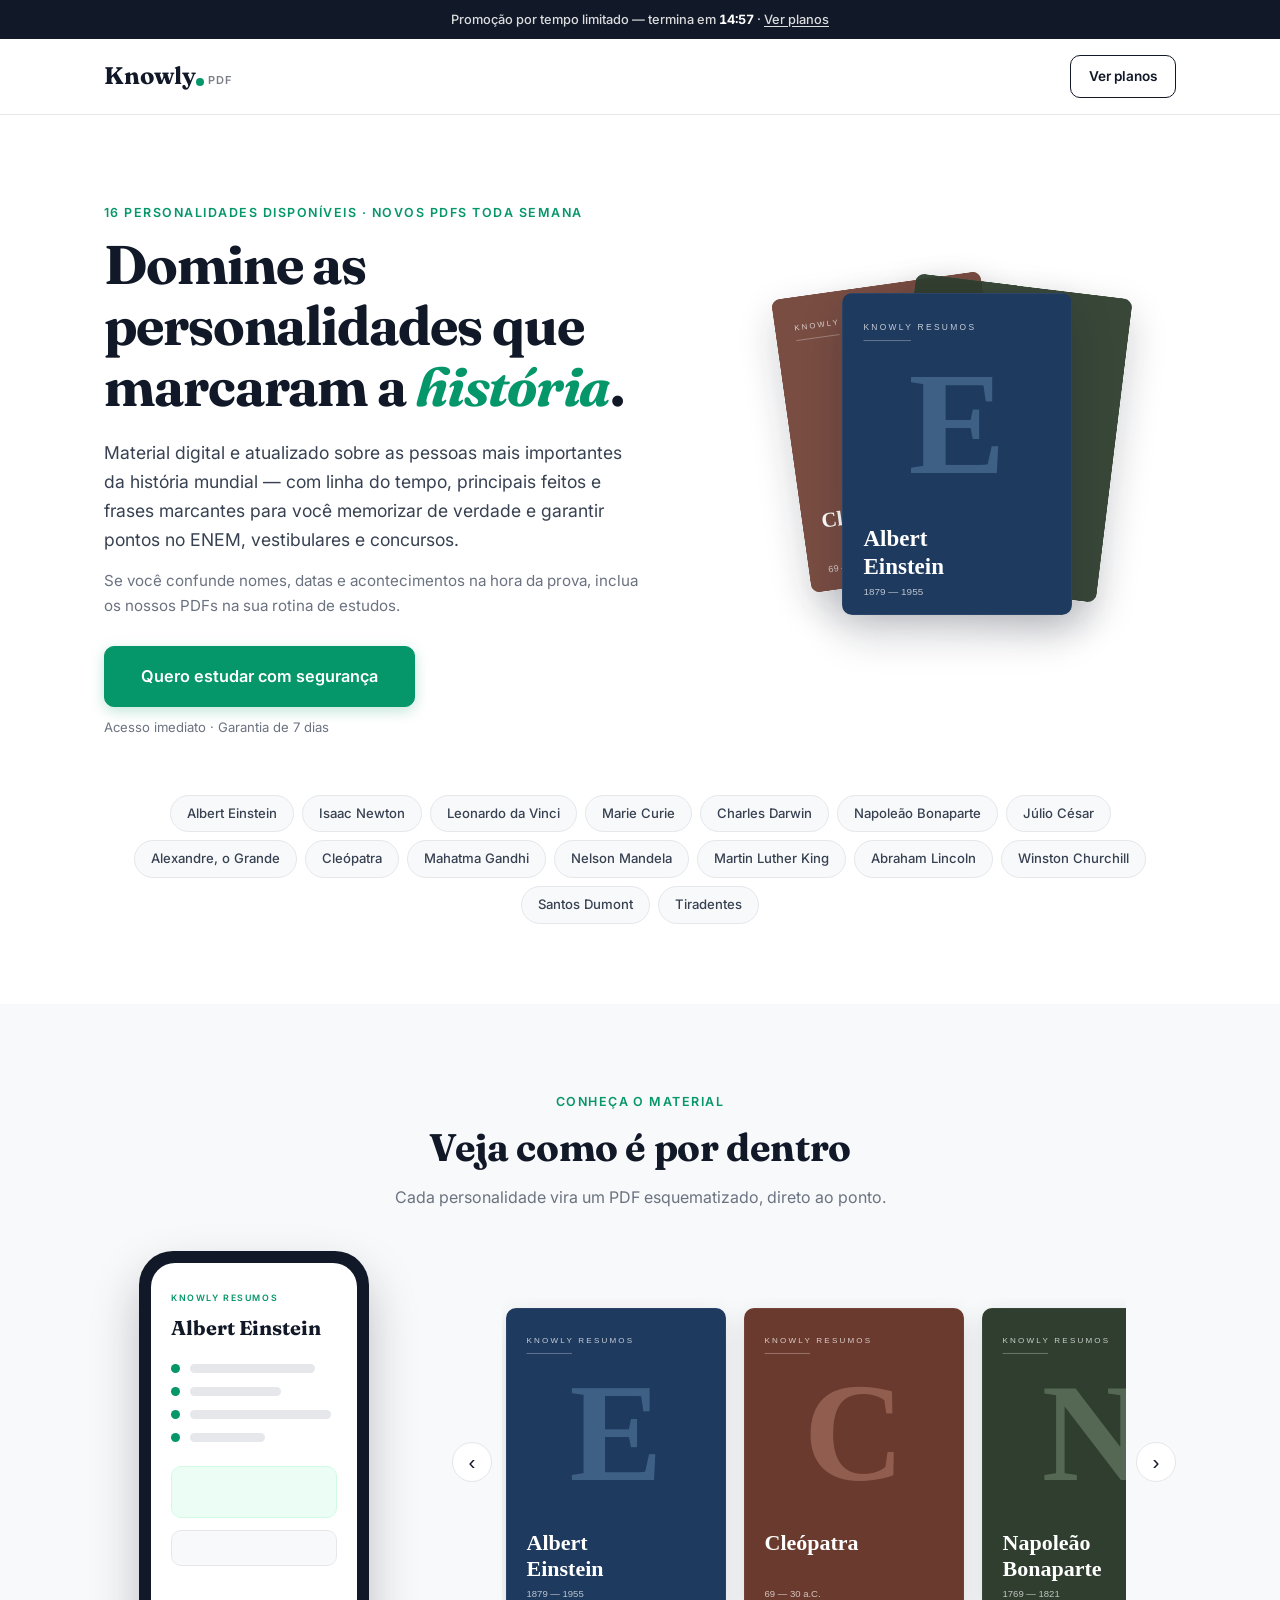
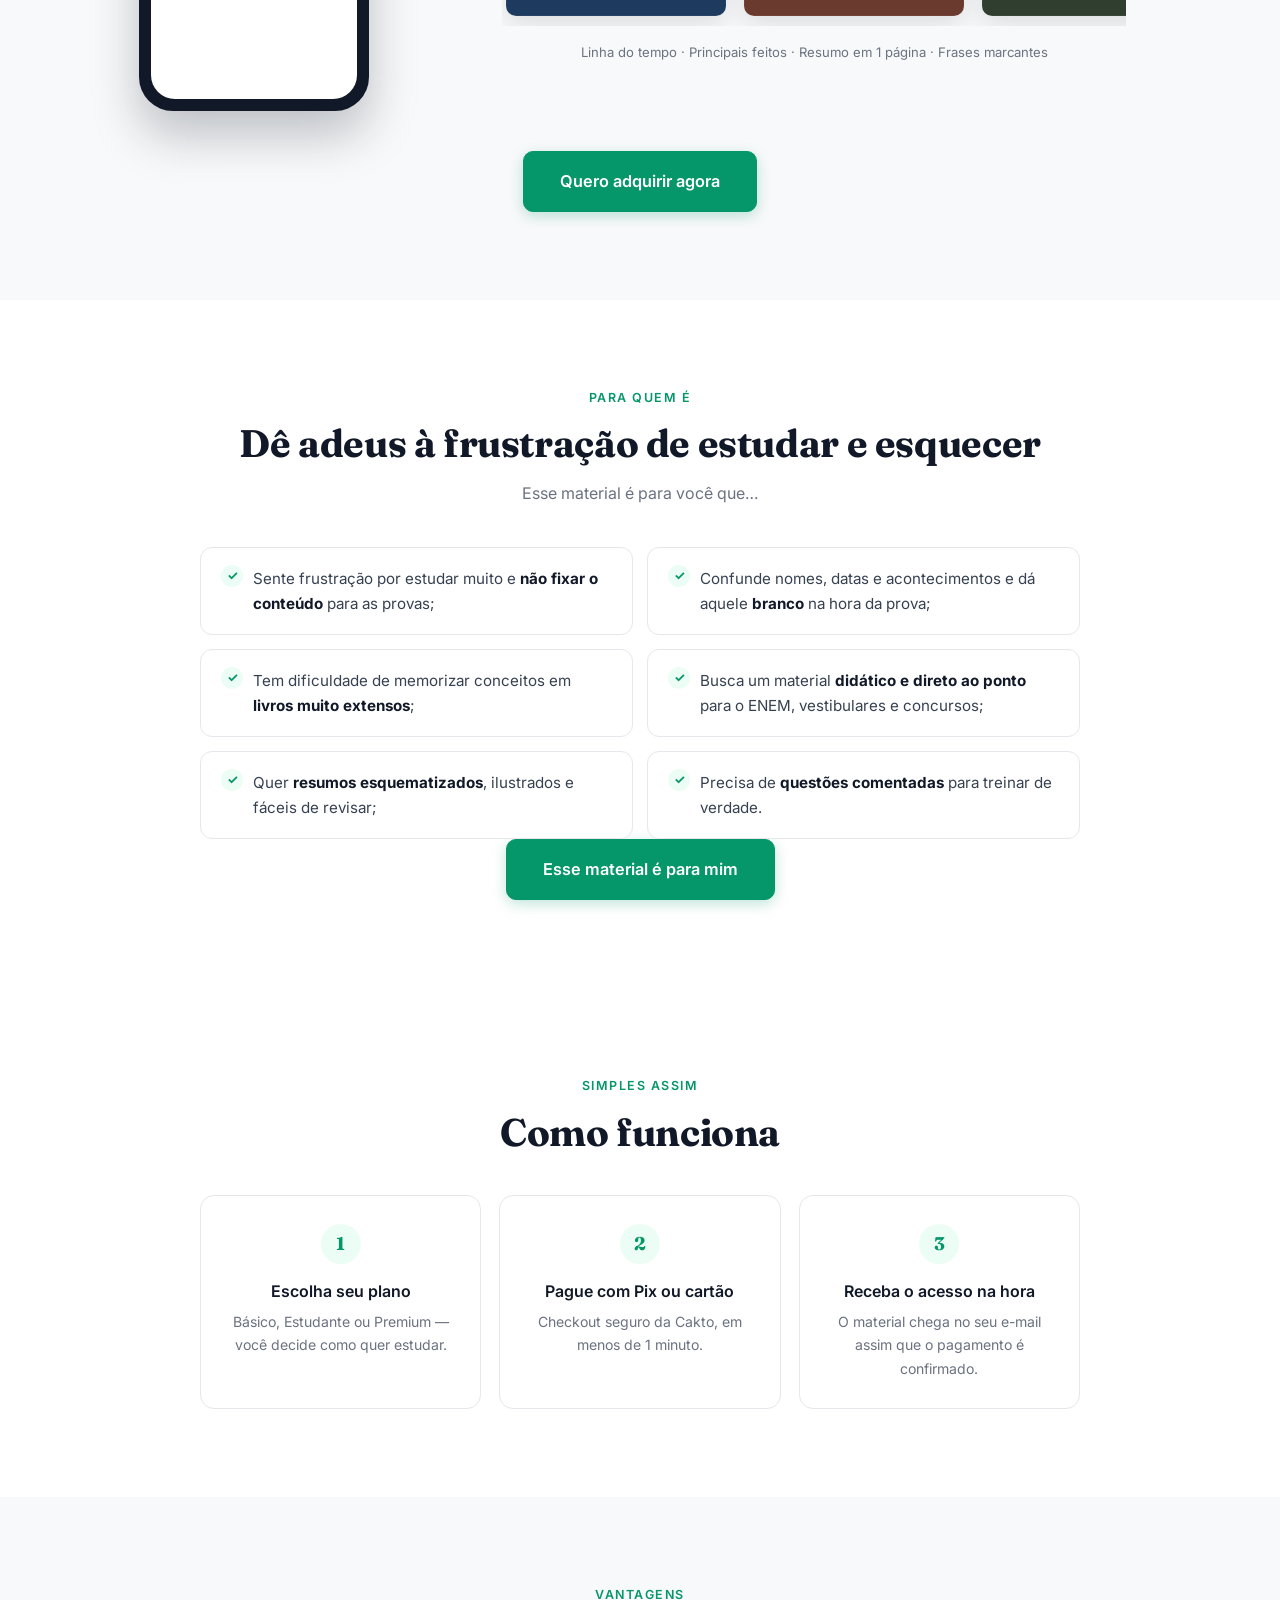
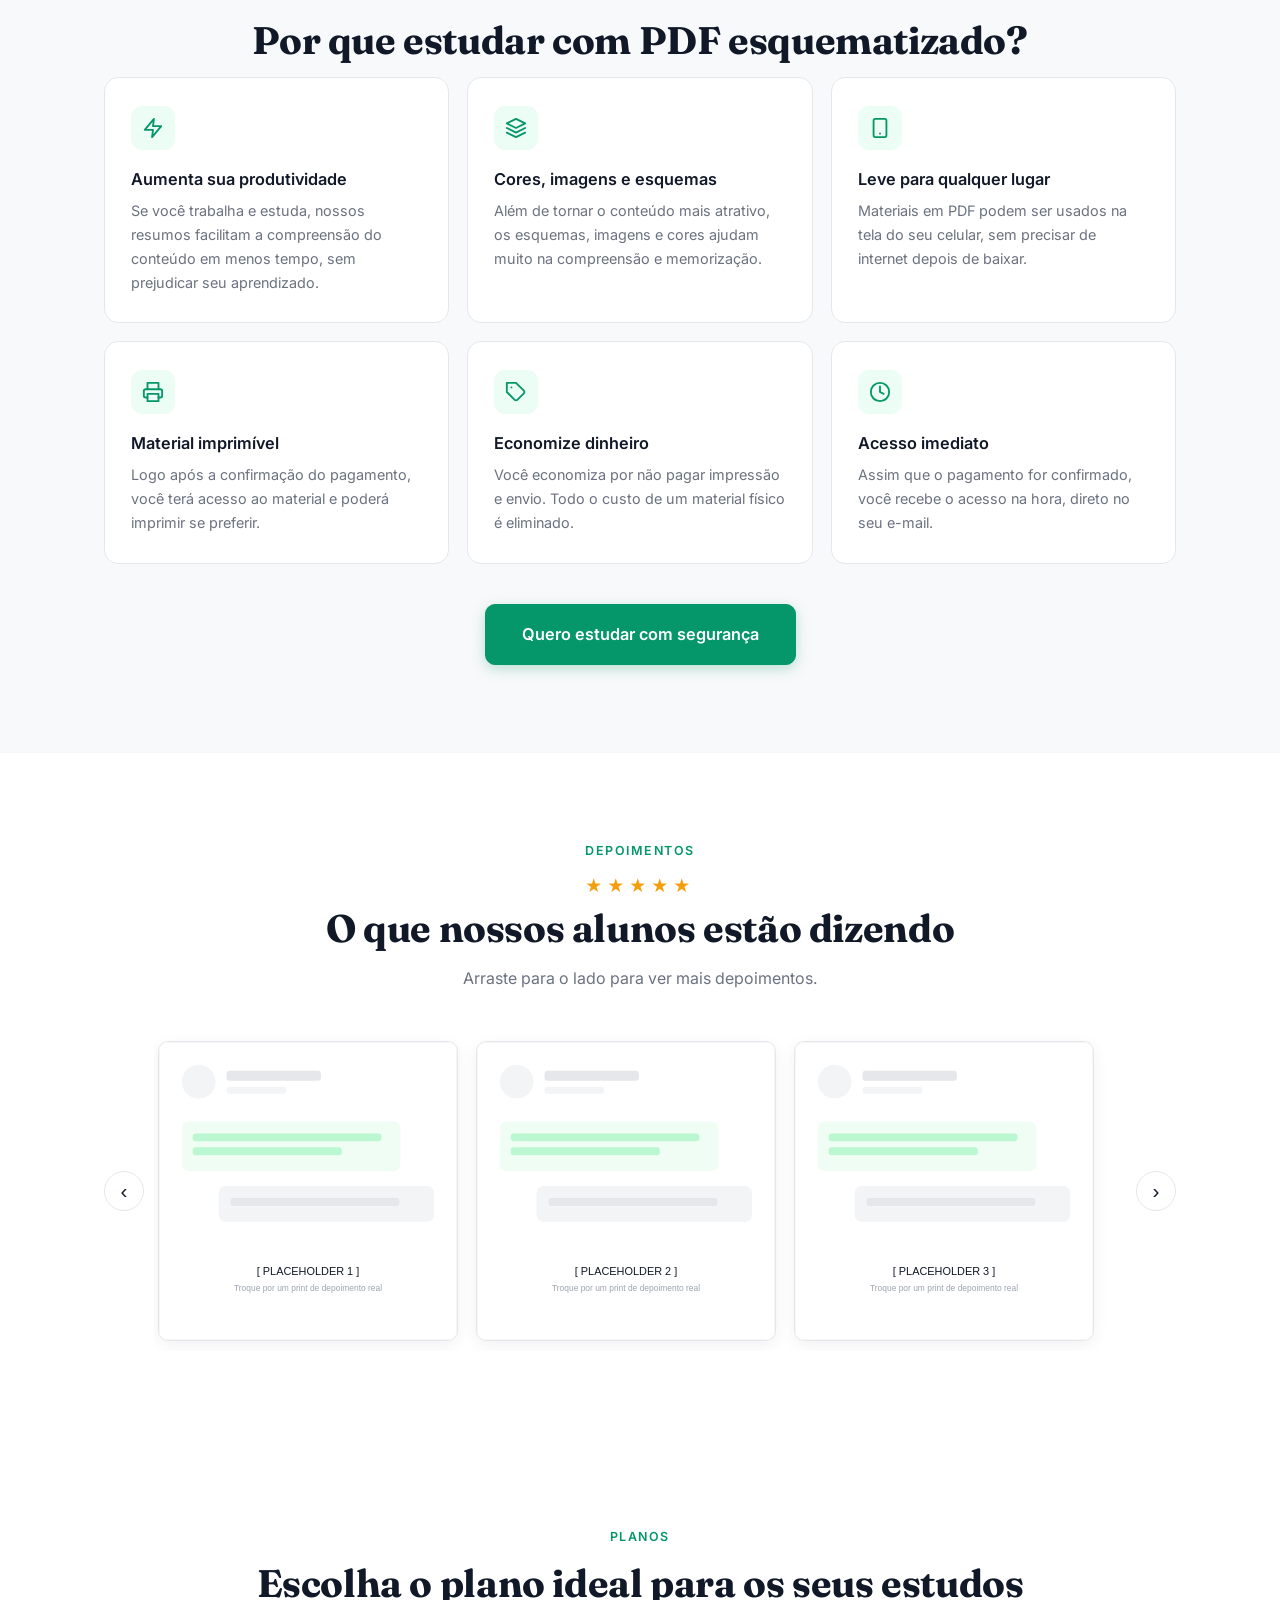
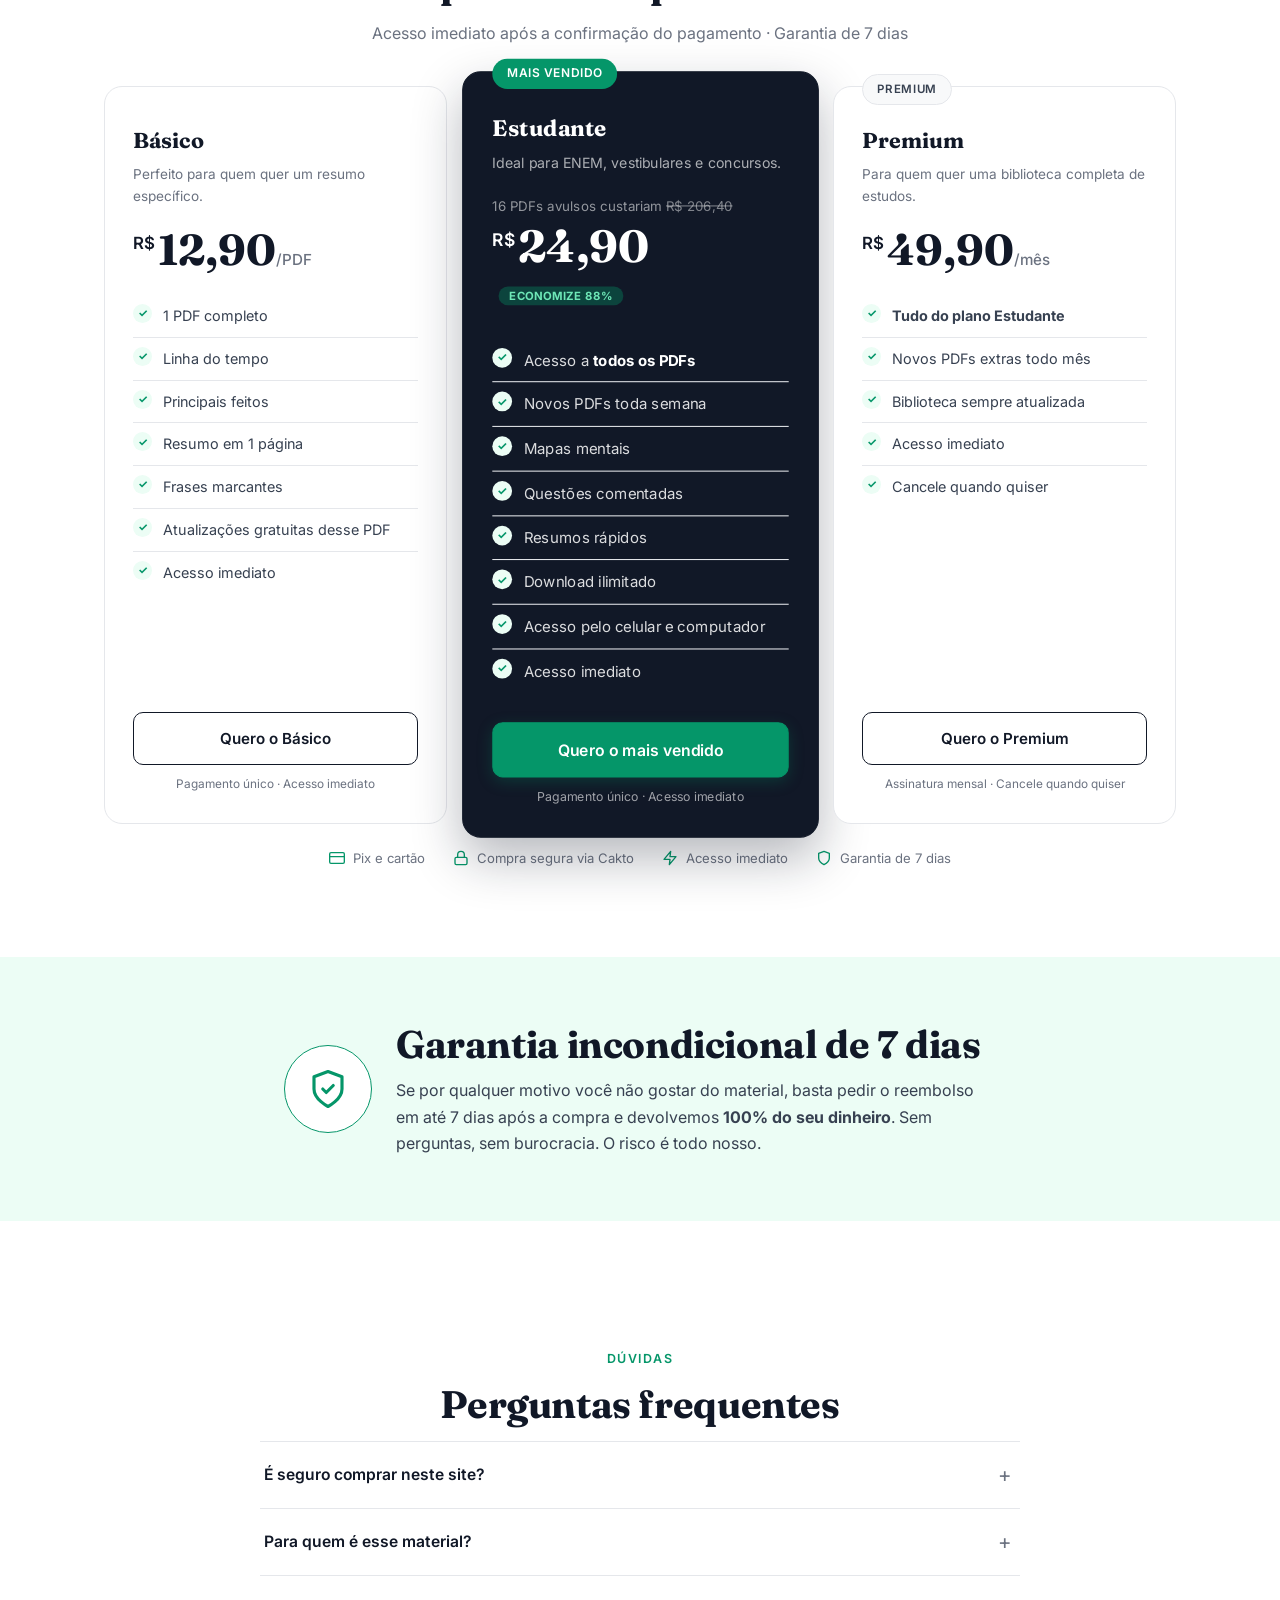
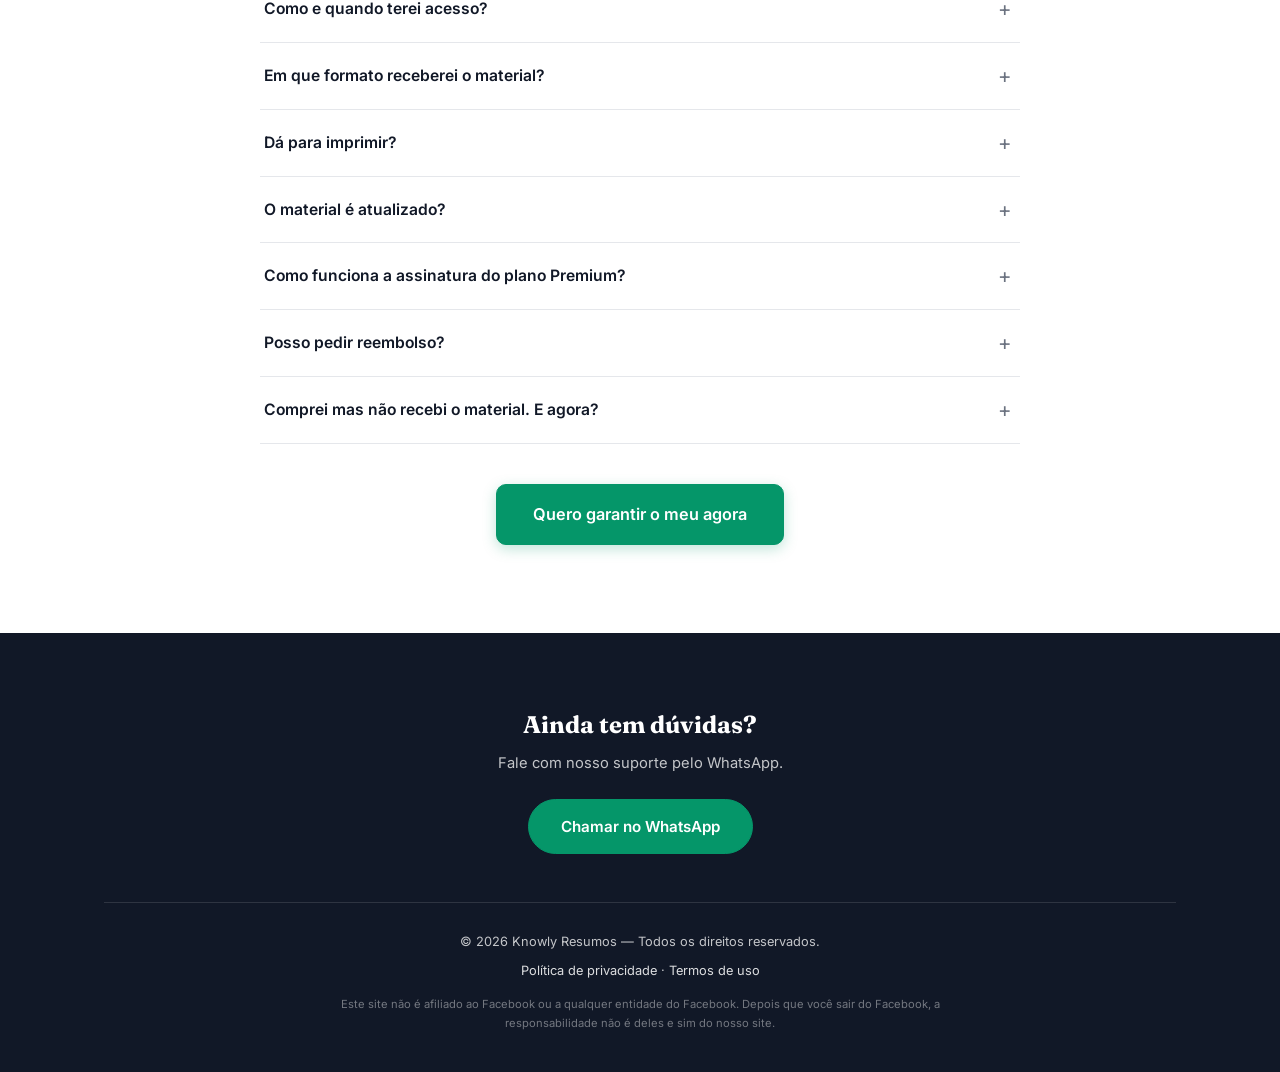
==== index.html @ 5cd25b2d "Initial commit" ====
<!DOCTYPE html>
<html lang="pt-BR">
<head>
  <meta charset="UTF-8">
  <meta name="viewport" content="width=device-width, initial-scale=1.0">
  <title>Knowly Resumos — As Personalidades Mais Importantes da História em PDF</title>
  <meta name="description" content="Resumos em PDF esquematizados das pessoas que marcaram a história mundial: linha do tempo, principais feitos, frases marcantes e resumo em 1 página. Acesso imediato a partir de R$ 12,90.">
  <link rel="preconnect" href="https://fonts.googleapis.com">
  <link rel="preconnect" href="https://fonts.gstatic.com" crossorigin>
  <link href="https://fonts.googleapis.com/css2?family=Fraunces:opsz,wght@9..144,600;9..144,700&family=Inter:wght@400;500;600;700&display=swap" rel="stylesheet">
  <link rel="stylesheet" href="css/style.css">
  <link rel="icon" href="img/favicon.svg" type="image/svg+xml">
  <!-- ═══ PIXEL DA META ═══
       TROCAR: cole o ID do seu Pixel entre as aspas na linha abaixo (só números, ex.: "1234567890").
       Você encontra o ID em Gerenciador de Eventos > Fontes de dados, no Gerenciador de Anúncios.
       Enquanto estiver vazio, o Pixel fica desativado e o site funciona normalmente. -->
  <script>
    var META_PIXEL_ID = "";
    if (META_PIXEL_ID) {
      !function(f,b,e,v,n,t,s){if(f.fbq)return;n=f.fbq=function(){n.callMethod?
      n.callMethod.apply(n,arguments):n.queue.push(arguments)};if(!f._fbq)f._fbq=n;
      n.push=n;n.loaded=!0;n.version='2.0';n.queue=[];t=b.createElement(e);t.async=!0;
      t.src=v;s=b.getElementsByTagName(e)[0];s.parentNode.insertBefore(t,s)}(window,
      document,'script','https://connect.facebook.net/en_US/fbevents.js');
      fbq('init', META_PIXEL_ID);
      fbq('track', 'PageView');
    }
  </script>
</head>
<body>


  <!-- ══════════ BARRA DE URGÊNCIA ══════════ -->
  <a class="topbar" href="#planos">
    <span>Promoção por tempo limitado — termina em <strong id="countdown">15:00</strong> · <u>Ver planos</u></span>
  </a>

  <!-- ══════════ CABEÇALHO ══════════ -->
  <nav class="navbar">
    <div class="container navbar-inner">
      <a class="logo" href="#" aria-label="Knowly Resumos">
        <!-- TROCAR: substitua este SVG pelo seu logo quando tiver um -->
        <svg width="132" height="30" viewBox="0 0 132 30" xmlns="http://www.w3.org/2000/svg" role="img">
          <text x="0" y="23" font-family="Fraunces, Georgia, serif" font-size="24" font-weight="700" fill="currentColor">Knowly</text>
          <circle cx="96" cy="21" r="4" fill="#059669"/>
          <text x="104" y="23" font-family="Inter, sans-serif" font-size="11" font-weight="600" letter-spacing="1" fill="currentColor" opacity=".55">PDF</text>
        </svg>
      </a>
      <a href="#planos" class="btn btn-sm">Ver planos</a>
    </div>
  </nav>

  <!-- ══════════ HERO ══════════ -->
  <header class="hero">
    <div class="container hero-grid">
      <div class="hero-texto">
        <p class="eyebrow">16 personalidades disponíveis · Novos PDFs toda semana</p>
        <h1>Domine as personalidades que marcaram a <em>história</em>.</h1>
        <p class="subheadline">Material digital e atualizado sobre as pessoas mais importantes da história mundial — com linha do tempo, principais feitos e frases marcantes para você memorizar de verdade e garantir pontos no ENEM, vestibulares e concursos.</p>
        <p class="hero-dor">Se você confunde nomes, datas e acontecimentos na hora da prova, inclua os nossos PDFs na sua rotina de estudos.</p>
        <div class="hero-acao">
          <a href="#planos" class="btn btn-primario btn-lg">Quero estudar com segurança</a>
          <p class="hero-nota">Acesso imediato · Garantia de 7 dias</p>
        </div>
      </div>
      <div class="hero-visual" aria-hidden="true">
        <div class="pilha-capas">
          <img src="img/capa-2.svg" alt="" class="capa capa-tras-esq">
          <img src="img/capa-3.svg" alt="" class="capa capa-tras-dir">
          <img src="img/capa-1.svg" alt="" class="capa capa-frente">
        </div>
      </div>
    </div>
    <div class="container">
      <ul class="nomes">
        <!-- TROCAR: edite os nomes conforme os PDFs que você criar -->
        <li>Albert Einstein</li>
        <li>Isaac Newton</li>
        <li>Leonardo da Vinci</li>
        <li>Marie Curie</li>
        <li>Charles Darwin</li>
        <li>Napoleão Bonaparte</li>
        <li>Júlio César</li>
        <li>Alexandre, o Grande</li>
        <li>Cleópatra</li>
        <li>Mahatma Gandhi</li>
        <li>Nelson Mandela</li>
        <li>Martin Luther King</li>
        <li>Abraham Lincoln</li>
        <li>Winston Churchill</li>
        <li>Santos Dumont</li>
        <li>Tiradentes</li>
      </ul>
    </div>
  </header>

  <!-- ══════════ AMOSTRAS ══════════ -->
  <section class="amostras" id="amostras">
    <div class="container">
      <p class="eyebrow centro">Conheça o material</p>
      <h2>Veja como é por dentro</h2>
      <p class="secao-sub">Cada personalidade vira um PDF esquematizado, direto ao ponto.</p>

      <div class="amostras-grid">
        <div class="telefone" aria-hidden="true">
          <div class="telefone-tela">
            <p class="mini-rotulo">KNOWLY RESUMOS</p>
            <p class="mini-titulo">Albert Einstein</p>
            <div class="mini-linha-tempo">
              <div class="mini-evento"><span class="mini-ponto"></span><span class="mini-barra b1"></span></div>
              <div class="mini-evento"><span class="mini-ponto"></span><span class="mini-barra b2"></span></div>
              <div class="mini-evento"><span class="mini-ponto"></span><span class="mini-barra b3"></span></div>
              <div class="mini-evento"><span class="mini-ponto"></span><span class="mini-barra b4"></span></div>
            </div>
            <div class="mini-bloco"></div>
            <div class="mini-bloco curto"></div>
          </div>
        </div>

        <div class="amostras-capas">
          <div class="carrossel" data-carrossel>
            <button class="carrossel-seta seta-prev" aria-label="Amostra anterior">‹</button>
            <div class="carrossel-trilho">
              <!-- TROCAR: quando tiver os PDFs prontos, você pode substituir estas capas ilustrativas pelas capas reais -->
              <img src="img/capa-1.svg" alt="Capa do PDF de Albert Einstein" loading="lazy">
              <img src="img/capa-2.svg" alt="Capa do PDF de Cleópatra" loading="lazy">
              <img src="img/capa-3.svg" alt="Capa do PDF de Napoleão Bonaparte" loading="lazy">
              <img src="img/capa-4.svg" alt="Capa do PDF de Leonardo da Vinci" loading="lazy">
              <img src="img/capa-5.svg" alt="Capa do PDF de Mahatma Gandhi" loading="lazy">
              <img src="img/capa-6.svg" alt="Capa do PDF de Júlio César" loading="lazy">
            </div>
            <button class="carrossel-seta seta-next" aria-label="Próxima amostra">›</button>
          </div>
          <p class="amostras-legenda">Linha do tempo · Principais feitos · Resumo em 1 página · Frases marcantes</p>
        </div>
      </div>

      <div class="centro"><a href="#planos" class="btn btn-primario btn-lg">Quero adquirir agora</a></div>
    </div>
  </section>

  <!-- ══════════ DORES / PARA QUEM É ══════════ -->
  <section class="dores">
    <div class="container">
      <p class="eyebrow centro">Para quem é</p>
      <h2>Dê adeus à frustração de estudar e esquecer</h2>
      <p class="secao-sub">Esse material é para você que…</p>
      <ul class="lista-dores">
        <li>Sente frustração por estudar muito e <strong>não fixar o conteúdo</strong> para as provas;</li>
        <li>Confunde nomes, datas e acontecimentos e dá aquele <strong>branco</strong> na hora da prova;</li>
        <li>Tem dificuldade de memorizar conceitos em <strong>livros muito extensos</strong>;</li>
        <li>Busca um material <strong>didático e direto ao ponto</strong> para o ENEM, vestibulares e concursos;</li>
        <li>Quer <strong>resumos esquematizados</strong>, ilustrados e fáceis de revisar;</li>
        <li>Precisa de <strong>questões comentadas</strong> para treinar de verdade.</li>
      </ul>
      <div class="centro"><a href="#planos" class="btn btn-primario btn-lg">Esse material é para mim</a></div>
    </div>
  </section>

  <!-- ══════════ COMO FUNCIONA ══════════ -->
  <section class="como-funciona">
    <div class="container">
      <p class="eyebrow centro">Simples assim</p>
      <h2>Como funciona</h2>
      <div class="passos">
        <div class="passo">
          <span class="passo-num">1</span>
          <h3>Escolha seu plano</h3>
          <p>Básico, Estudante ou Premium — você decide como quer estudar.</p>
        </div>
        <div class="passo">
          <span class="passo-num">2</span>
          <h3>Pague com Pix ou cartão</h3>
          <p>Checkout seguro da Cakto, em menos de 1 minuto.</p>
        </div>
        <div class="passo">
          <span class="passo-num">3</span>
          <h3>Receba o acesso na hora</h3>
          <p>O material chega no seu e-mail assim que o pagamento é confirmado.</p>
        </div>
      </div>
    </div>
  </section>

  <!-- ══════════ BENEFÍCIOS ══════════ -->
  <section class="beneficios">
    <div class="container">
      <p class="eyebrow centro">Vantagens</p>
      <h2>Por que estudar com PDF esquematizado?</h2>
      <div class="grade-beneficios">
        <div class="beneficio">
          <span class="beneficio-icone"><svg viewBox="0 0 24 24" fill="none" stroke="currentColor" stroke-width="2" stroke-linecap="round" stroke-linejoin="round"><path d="M13 2 3 14h9l-1 8 10-12h-9l1-8z"/></svg></span>
          <h3>Aumenta sua produtividade</h3>
          <p>Se você trabalha e estuda, nossos resumos facilitam a compreensão do conteúdo em menos tempo, sem prejudicar seu aprendizado.</p>
        </div>
        <div class="beneficio">
          <span class="beneficio-icone"><svg viewBox="0 0 24 24" fill="none" stroke="currentColor" stroke-width="2" stroke-linecap="round" stroke-linejoin="round"><polygon points="12 2 2 7 12 12 22 7 12 2"/><polyline points="2 17 12 22 22 17"/><polyline points="2 12 12 17 22 12"/></svg></span>
          <h3>Cores, imagens e esquemas</h3>
          <p>Além de tornar o conteúdo mais atrativo, os esquemas, imagens e cores ajudam muito na compreensão e memorização.</p>
        </div>
        <div class="beneficio">
          <span class="beneficio-icone"><svg viewBox="0 0 24 24" fill="none" stroke="currentColor" stroke-width="2" stroke-linecap="round" stroke-linejoin="round"><rect x="5" y="2" width="14" height="20" rx="2"/><line x1="12" y1="18" x2="12.01" y2="18"/></svg></span>
          <h3>Leve para qualquer lugar</h3>
          <p>Materiais em PDF podem ser usados na tela do seu celular, sem precisar de internet depois de baixar.</p>
        </div>
        <div class="beneficio">
          <span class="beneficio-icone"><svg viewBox="0 0 24 24" fill="none" stroke="currentColor" stroke-width="2" stroke-linecap="round" stroke-linejoin="round"><polyline points="6 9 6 2 18 2 18 9"/><path d="M6 18H4a2 2 0 0 1-2-2v-5a2 2 0 0 1 2-2h16a2 2 0 0 1 2 2v5a2 2 0 0 1-2 2h-2"/><rect x="6" y="14" width="12" height="8"/></svg></span>
          <h3>Material imprimível</h3>
          <p>Logo após a confirmação do pagamento, você terá acesso ao material e poderá imprimir se preferir.</p>
        </div>
        <div class="beneficio">
          <span class="beneficio-icone"><svg viewBox="0 0 24 24" fill="none" stroke="currentColor" stroke-width="2" stroke-linecap="round" stroke-linejoin="round"><path d="M20.59 13.41l-7.17 7.17a2 2 0 0 1-2.83 0L2 12V2h10l8.59 8.59a2 2 0 0 1 0 2.83z"/><line x1="7" y1="7" x2="7.01" y2="7"/></svg></span>
          <h3>Economize dinheiro</h3>
          <p>Você economiza por não pagar impressão e envio. Todo o custo de um material físico é eliminado.</p>
        </div>
        <div class="beneficio">
          <span class="beneficio-icone"><svg viewBox="0 0 24 24" fill="none" stroke="currentColor" stroke-width="2" stroke-linecap="round" stroke-linejoin="round"><circle cx="12" cy="12" r="10"/><polyline points="12 6 12 12 16 14"/></svg></span>
          <h3>Acesso imediato</h3>
          <p>Assim que o pagamento for confirmado, você recebe o acesso na hora, direto no seu e-mail.</p>
        </div>
      </div>
      <div class="centro"><a href="#planos" class="btn btn-primario btn-lg">Quero estudar com segurança</a></div>
    </div>
  </section>

  <!-- ══════════ DEPOIMENTOS ══════════ -->
  <section class="depoimentos">
    <div class="container">
      <p class="eyebrow centro">Depoimentos</p>
      <p class="estrelas" aria-hidden="true">★★★★★</p>
      <h2>O que nossos alunos estão dizendo</h2>
      <p class="secao-sub">Arraste para o lado para ver mais depoimentos.</p>
      <div class="carrossel" data-carrossel>
        <button class="carrossel-seta seta-prev" aria-label="Depoimento anterior">‹</button>
        <div class="carrossel-trilho">
          <!-- TROCAR: substitua pelos prints reais de depoimentos dos seus clientes -->
          <img src="img/depoimento-1.svg" alt="Depoimento de aluno" loading="lazy">
          <img src="img/depoimento-2.svg" alt="Depoimento de aluna" loading="lazy">
          <img src="img/depoimento-3.svg" alt="Depoimento de aluno" loading="lazy">
        </div>
        <button class="carrossel-seta seta-next" aria-label="Próximo depoimento">›</button>
      </div>
    </div>
  </section>

  <!-- ══════════ PLANOS ══════════ -->
  <section class="planos" id="planos">
    <div class="container">
      <p class="eyebrow centro">Planos</p>
      <h2>Escolha o plano ideal para os seus estudos</h2>
      <p class="secao-sub">Acesso imediato após a confirmação do pagamento · Garantia de 7 dias</p>

      <div class="grade-planos">

        <!-- PLANO BÁSICO -->
        <div class="plano">
          <h3>Básico</h3>
          <p class="plano-desc">Perfeito para quem quer um resumo específico.</p>
          <p class="plano-preco"><span class="moeda">R$</span>12,90<span class="periodo">/PDF</span></p>
          <ul>
            <li>1 PDF completo</li>
            <li>Linha do tempo</li>
            <li>Principais feitos</li>
            <li>Resumo em 1 página</li>
            <li>Frases marcantes</li>
            <li>Atualizações gratuitas desse PDF</li>
            <li>Acesso imediato</li>
          </ul>
          <!-- TROCAR: cole aqui o link de checkout da Cakto do plano Básico -->
          <a href="#COLE-AQUI-LINK-CAKTO-BASICO" class="btn btn-plano">Quero o Básico</a>
          <p class="btn-nota">Pagamento único · Acesso imediato</p>
        </div>

        <!-- PLANO ESTUDANTE (DESTAQUE) -->
        <div class="plano plano-destaque">
          <span class="selo">Mais vendido</span>
          <h3>Estudante</h3>
          <p class="plano-desc">Ideal para ENEM, vestibulares e concursos.</p>
          <p class="ancora">16 PDFs avulsos custariam <s>R$ 206,40</s></p>
          <p class="plano-preco"><span class="moeda">R$</span>24,90 <span class="selo-economia">Economize 88%</span></p>
          <ul>
            <li>Acesso a <strong>todos os PDFs</strong></li>
            <li>Novos PDFs toda semana</li>
            <li>Mapas mentais</li>
            <li>Questões comentadas</li>
            <li>Resumos rápidos</li>
            <li>Download ilimitado</li>
            <li>Acesso pelo celular e computador</li>
            <li>Acesso imediato</li>
          </ul>
          <!-- TROCAR: cole aqui o link de checkout da Cakto do plano Estudante -->
          <a href="#COLE-AQUI-LINK-CAKTO-ESTUDANTE" class="btn btn-primario btn-plano">Quero o mais vendido</a>
          <p class="btn-nota">Pagamento único · Acesso imediato</p>
        </div>

        <!-- PLANO PREMIUM -->
        <div class="plano">
          <span class="selo selo-neutro">Premium</span>
          <h3>Premium</h3>
          <p class="plano-desc">Para quem quer uma biblioteca completa de estudos.</p>
          <p class="plano-preco"><span class="moeda">R$</span>49,90<span class="periodo">/mês</span></p>
          <ul>
            <li><strong>Tudo do plano Estudante</strong></li>
            <li>Novos PDFs extras todo mês</li>
            <li>Biblioteca sempre atualizada</li>
            <li>Acesso imediato</li>
            <li>Cancele quando quiser</li>
          </ul>
          <!-- TROCAR: cole aqui o link de checkout da Cakto do plano Premium (assinatura mensal) -->
          <a href="#COLE-AQUI-LINK-CAKTO-PREMIUM" class="btn btn-plano">Quero o Premium</a>
          <p class="btn-nota">Assinatura mensal · Cancele quando quiser</p>
        </div>

      </div>
      <ul class="selos-confianca">
        <li><svg viewBox="0 0 24 24" fill="none" stroke="currentColor" stroke-width="2" stroke-linecap="round" stroke-linejoin="round"><rect x="1" y="4" width="22" height="16" rx="2"/><line x1="1" y1="10" x2="23" y2="10"/></svg>Pix e cartão</li>
        <li><svg viewBox="0 0 24 24" fill="none" stroke="currentColor" stroke-width="2" stroke-linecap="round" stroke-linejoin="round"><rect x="3" y="11" width="18" height="11" rx="2"/><path d="M7 11V7a5 5 0 0 1 10 0v4"/></svg>Compra segura via Cakto</li>
        <li><svg viewBox="0 0 24 24" fill="none" stroke="currentColor" stroke-width="2" stroke-linecap="round" stroke-linejoin="round"><path d="M13 2 3 14h9l-1 8 10-12h-9l1-8z"/></svg>Acesso imediato</li>
        <li><svg viewBox="0 0 24 24" fill="none" stroke="currentColor" stroke-width="2" stroke-linecap="round" stroke-linejoin="round"><path d="M12 22s8-4 8-10V5l-8-3-8 3v7c0 6 8 10 8 10z"/></svg>Garantia de 7 dias</li>
      </ul>
    </div>
  </section>

  <!-- ══════════ GARANTIA ══════════ -->
  <section class="garantia">
    <div class="container garantia-flex">
      <span class="garantia-selo">
        <svg viewBox="0 0 24 24" fill="none" stroke="currentColor" stroke-width="1.8" stroke-linecap="round" stroke-linejoin="round"><path d="M12 22s8-4 8-10V5l-8-3-8 3v7c0 6 8 10 8 10z"/><polyline points="9 12 11 14 15 10"/></svg>
      </span>
      <div>
        <h2>Garantia incondicional de 7 dias</h2>
        <p>Se por qualquer motivo você não gostar do material, basta pedir o reembolso em até 7 dias após a compra e devolvemos <strong>100% do seu dinheiro</strong>. Sem perguntas, sem burocracia. O risco é todo nosso.</p>
      </div>
    </div>
  </section>

  <!-- ══════════ FAQ ══════════ -->
  <section class="faq">
    <div class="container">
      <p class="eyebrow centro">Dúvidas</p>
      <h2>Perguntas frequentes</h2>

      <details>
        <summary>É seguro comprar neste site?</summary>
        <p>Sim. O pagamento é processado pela Cakto, uma das principais plataformas de produtos digitais do Brasil — nós não temos acesso aos dados do seu cartão. E você ainda conta com 7 dias de garantia incondicional: se não gostar, devolvemos 100% do valor.</p>
      </details>
      <details>
        <summary>Para quem é esse material?</summary>
        <p>Para estudantes que vão prestar ENEM, vestibulares e concursos públicos, e para qualquer pessoa que queira revisar a vida e os feitos das grandes personalidades da história de forma rápida e visual.</p>
      </details>
      <details>
        <summary>Como e quando terei acesso?</summary>
        <p>O acesso é liberado automaticamente após a confirmação do pagamento. Você recebe um e-mail da Cakto com o link para acessar e baixar os seus materiais. No Pix e cartão, a liberação costuma ser imediata.</p>
      </details>
      <details>
        <summary>Em que formato receberei o material?</summary>
        <p>Todos os materiais são digitais, em formato PDF. Você pode ler no celular, tablet ou computador — inclusive sem internet depois de baixar.</p>
      </details>
      <details>
        <summary>Dá para imprimir?</summary>
        <p>Sim! Os PDFs são otimizados para impressão. Você pode imprimir quantas vezes quiser para o seu uso pessoal.</p>
      </details>
      <details>
        <summary>O material é atualizado?</summary>
        <p>Sim. No plano Básico você recebe as atualizações gratuitas do PDF adquirido. Nos planos Estudante e Premium, novos PDFs e atualizações são adicionados constantemente.</p>
      </details>
      <details>
        <summary>Como funciona a assinatura do plano Premium?</summary>
        <p>O plano Premium é uma assinatura mensal de R$ 49,90. Todo mês novos PDFs são adicionados à sua biblioteca. Você pode cancelar quando quiser, sem multa, direto pela plataforma de pagamento.</p>
      </details>
      <details>
        <summary>Posso pedir reembolso?</summary>
        <p>Sim. Você tem 7 dias de garantia incondicional a partir da compra, conforme o Código de Defesa do Consumidor. Basta entrar em contato pelo nosso suporte e devolvemos 100% do valor.</p>
      </details>
      <details>
        <summary>Comprei mas não recebi o material. E agora?</summary>
        <p>Primeiro, verifique a caixa de spam/lixo eletrônico do e-mail usado na compra. Se não encontrar, fale com a gente pelo WhatsApp que resolvemos rapidinho!</p>
      </details>

      <div class="centro"><a href="#planos" class="btn btn-primario btn-lg">Quero garantir o meu agora</a></div>
    </div>
  </section>

  <!-- ══════════ SUPORTE + RODAPÉ ══════════ -->
  <footer class="rodape">
    <div class="container">
      <p class="suporte-titulo">Ainda tem dúvidas?</p>
      <p class="suporte-sub">Fale com nosso suporte pelo WhatsApp.</p>
      <a href="https://wa.me/5516997773830?text=Ol%C3%A1!%20Tenho%20uma%20d%C3%BAvida%20sobre%20os%20PDFs%20da%20Knowly%20Resumos." class="btn btn-whatsapp" target="_blank" rel="noopener">Chamar no WhatsApp</a>

      <div class="rodape-info">
        <p>© <span id="ano"></span> Knowly Resumos — Todos os direitos reservados.</p>
        <!-- TROCAR: se você tiver CNPJ/MEI, coloque aqui (passa mais confiança) -->
        <p class="rodape-links">
          <a href="politica-de-privacidade.html">Política de privacidade</a> ·
          <a href="termos-de-uso.html">Termos de uso</a>
        </p>
        <p class="rodape-aviso">Este site não é afiliado ao Facebook ou a qualquer entidade do Facebook. Depois que você sair do Facebook, a responsabilidade não é deles e sim do nosso site.</p>
      </div>
    </div>
  </footer>

  <!-- barra de CTA fixa (aparece só no celular, depois que o visitante rola além do topo) -->
  <div class="cta-fixo" id="cta-fixo">
    <a href="#planos" class="btn btn-primario">Ver planos — a partir de R$ 12,90</a>
  </div>

  <script src="js/main.js"></script>
</body>
</html>
---- css/style.css ----
/* ═══════════════════════════════════════════
   KNOWLY RESUMOS — design minimalista
   Grafite + verde · Fraunces (títulos) + Inter (corpo)
   ═══════════════════════════════════════════ */
:root {
  --ink: #111827;          /* grafite — títulos e botões escuros */
  --ink-suave: #374151;    /* texto corrido */
  --cinza: #6b7280;        /* texto de apoio */
  --borda: #e5e7eb;        /* bordas dos cards */
  --fundo: #ffffff;
  --fundo-suave: #f8f9fa;  /* seções alternadas */
  --verde: #059669;        /* cor de ação */
  --verde-escuro: #047857;
  --verde-suave: #ecfdf5;  /* fundos de destaque verdes */

  --serif: 'Fraunces', Georgia, serif;
  --sans: 'Inter', system-ui, -apple-system, sans-serif;
}

* { margin: 0; padding: 0; box-sizing: border-box; }

html { scroll-behavior: smooth; }

body {
  font-family: var(--sans);
  color: var(--ink-suave);
  background: var(--fundo);
  line-height: 1.65;
  font-size: 16px;
  overflow-x: hidden;
}

.container {
  width: 100%;
  max-width: 1120px;
  margin: 0 auto;
  padding: 0 24px;
}

.centro { text-align: center; }

h1, h2, h3 { font-family: var(--serif); color: var(--ink); }

h2 {
  font-size: clamp(1.7rem, 4vw, 2.4rem);
  font-weight: 700;
  text-align: center;
  line-height: 1.2;
  margin-bottom: 14px;
  letter-spacing: -.01em;
}

.secao-sub {
  text-align: center;
  color: var(--cinza);
  max-width: 560px;
  margin: 0 auto 40px;
}

.eyebrow {
  font-size: .78rem;
  font-weight: 600;
  letter-spacing: .12em;
  text-transform: uppercase;
  color: var(--verde);
  margin-bottom: 12px;
}

.eyebrow.centro { text-align: center; }

section { padding: 88px 0; }

/* ═══ BOTÕES ═══ */
.btn {
  display: inline-block;
  padding: 13px 26px;
  font-family: var(--sans);
  font-size: .95rem;
  font-weight: 600;
  text-align: center;
  text-decoration: none;
  color: var(--ink);
  background: var(--fundo);
  border: 1.5px solid var(--ink);
  border-radius: 10px;
  cursor: pointer;
  transition: background .18s ease, color .18s ease, transform .18s ease, box-shadow .18s ease;
}

.btn:hover { background: var(--ink); color: var(--fundo); }

.btn-primario {
  background: var(--verde);
  border-color: var(--verde);
  color: #ffffff;
  box-shadow: 0 4px 14px rgba(5, 150, 105, .25);
}

.btn-primario:hover {
  background: var(--verde-escuro);
  border-color: var(--verde-escuro);
  color: #ffffff;
  transform: translateY(-1px);
  box-shadow: 0 6px 18px rgba(5, 150, 105, .3);
}

.btn-lg { padding: 16px 36px; font-size: 1.02rem; }

.btn-sm { padding: 9px 18px; font-size: .85rem; }

/* ═══ BARRA DE URGÊNCIA ═══ */
.topbar {
  background: var(--ink);
  color: rgba(255, 255, 255, .85);
  text-align: center;
  font-size: .8rem;
  font-weight: 500;
  padding: 9px 16px;
  position: sticky;
  top: 0;
  z-index: 50;
}

.topbar strong { color: #ffffff; font-variant-numeric: tabular-nums; }

a.topbar { display: block; text-decoration: none; }
.topbar u { text-underline-offset: 2px; }

/* ═══ NAVBAR ═══ */
.navbar {
  border-bottom: 1px solid var(--borda);
  background: var(--fundo);
}

.navbar-inner {
  display: flex;
  align-items: center;
  justify-content: space-between;
  padding-top: 16px;
  padding-bottom: 16px;
}

.logo { color: var(--ink); display: inline-flex; }

/* ═══ HERO ═══ */
.hero {
  background: var(--fundo);
  padding: 64px 0 72px;
}

.hero-grid {
  display: grid;
  grid-template-columns: 1fr;
  gap: 48px;
  align-items: center;
}

.hero h1 {
  font-size: clamp(2.2rem, 5.5vw, 3.4rem);
  font-weight: 700;
  line-height: 1.12;
  letter-spacing: -.02em;
  margin-bottom: 20px;
}

.hero h1 em { font-style: italic; color: var(--verde); }

.subheadline {
  font-size: 1.1rem;
  color: var(--ink-suave);
  margin-bottom: 14px;
  max-width: 540px;
}

.hero-dor {
  font-size: .95rem;
  color: var(--cinza);
  margin-bottom: 28px;
  max-width: 540px;
}

.hero-acao { display: flex; flex-direction: column; gap: 10px; align-items: flex-start; }

.hero-nota { font-size: .82rem; color: var(--cinza); }

/* pilha de capas */
.hero-visual { display: flex; justify-content: center; }

.pilha-capas {
  position: relative;
  width: 260px;
  height: 400px;
}

.capa {
  position: absolute;
  width: 230px;
  border-radius: 10px;
  box-shadow: 0 18px 40px rgba(17, 24, 39, .22);
}

.capa-frente { left: 15px; top: 22px; z-index: 3; }

.capa-tras-esq {
  left: -46px;
  top: 0;
  z-index: 1;
  transform: rotate(-8deg) scale(.92);
  opacity: .9;
}

.capa-tras-dir {
  left: 64px;
  top: 6px;
  z-index: 2;
  transform: rotate(7deg) scale(.95);
  opacity: .95;
}

/* nomes cobertos */
.nomes {
  list-style: none;
  display: flex;
  flex-wrap: wrap;
  gap: 8px;
  justify-content: center;
  margin-top: 56px;
}

.nomes li {
  font-size: .82rem;
  font-weight: 500;
  color: var(--ink-suave);
  background: var(--fundo-suave);
  border: 1px solid var(--borda);
  border-radius: 999px;
  padding: 7px 16px;
  white-space: nowrap;
}

/* ═══ AMOSTRAS ═══ */
.amostras { background: var(--fundo-suave); }

.amostras-grid {
  display: grid;
  grid-template-columns: 1fr;
  gap: 48px;
  align-items: center;
  margin-bottom: 40px;
}

/* evita que o carrossel "estoure" a largura da coluna do grid */
.amostras-grid > *,
.hero-grid > * { min-width: 0; }

/* mockup de celular em CSS */
.telefone {
  width: 230px;
  height: 460px;
  margin: 0 auto;
  background: var(--ink);
  border-radius: 34px;
  padding: 12px;
  box-shadow: 0 24px 48px rgba(17, 24, 39, .25);
}

.telefone-tela {
  background: #ffffff;
  border-radius: 24px;
  height: 100%;
  padding: 28px 20px;
  overflow: hidden;
}

.mini-rotulo {
  font-size: .55rem;
  font-weight: 600;
  letter-spacing: .18em;
  color: var(--verde);
  margin-bottom: 6px;
}

.mini-titulo {
  font-family: var(--serif);
  font-size: 1.25rem;
  font-weight: 700;
  color: var(--ink);
  margin-bottom: 20px;
}

.mini-linha-tempo { display: flex; flex-direction: column; gap: 14px; margin-bottom: 24px; }

.mini-evento { display: flex; align-items: center; gap: 10px; }

.mini-ponto {
  width: 9px;
  height: 9px;
  border-radius: 50%;
  background: var(--verde);
  flex-shrink: 0;
}

.mini-barra { height: 9px; border-radius: 5px; background: var(--borda); }
.mini-barra.b1 { width: 75%; }
.mini-barra.b2 { width: 55%; }
.mini-barra.b3 { width: 85%; }
.mini-barra.b4 { width: 45%; }

.mini-bloco {
  height: 52px;
  border-radius: 10px;
  background: var(--verde-suave);
  border: 1px solid #d1fae5;
  margin-bottom: 12px;
}

.mini-bloco.curto { height: 36px; background: var(--fundo-suave); border-color: var(--borda); }

.amostras-legenda {
  text-align: center;
  font-size: .82rem;
  color: var(--cinza);
  margin-top: 16px;
}

/* ═══ CARROSSEL ═══ */
.carrossel {
  position: relative;
  display: flex;
  align-items: center;
  gap: 10px;
}

.carrossel-trilho {
  display: flex;
  gap: 18px;
  overflow-x: auto;
  scroll-snap-type: x mandatory;
  scroll-behavior: smooth;
  -webkit-overflow-scrolling: touch;
  padding: 10px 4px;
  flex: 1;
  scrollbar-width: none;
}

.carrossel-trilho::-webkit-scrollbar { display: none; }

.carrossel-trilho img {
  width: min(60vw, 220px);
  flex-shrink: 0;
  scroll-snap-align: center;
  border-radius: 10px;
  box-shadow: 0 8px 24px rgba(17, 24, 39, .12);
}

.depoimentos .carrossel-trilho img {
  width: min(75vw, 300px);
  border: 1px solid var(--borda);
  box-shadow: 0 4px 16px rgba(17, 24, 39, .06);
}

.carrossel-seta {
  flex-shrink: 0;
  width: 40px;
  height: 40px;
  border: 1px solid var(--borda);
  border-radius: 50%;
  background: var(--fundo);
  color: var(--ink);
  font-size: 1.3rem;
  cursor: pointer;
  display: flex;
  align-items: center;
  justify-content: center;
  transition: background .15s, color .15s;
}

.carrossel-seta:hover { background: var(--ink); color: var(--fundo); }

/* ═══ DORES ═══ */
.lista-dores {
  list-style: none;
  max-width: 880px;
  margin: 0 auto;
  display: grid;
  grid-template-columns: 1fr;
  gap: 14px;
}

.lista-dores li {
  background: var(--fundo);
  border: 1px solid var(--borda);
  border-radius: 12px;
  padding: 18px 20px 18px 52px;
  font-size: .95rem;
  position: relative;
}

.lista-dores li::before {
  content: '✓';
  position: absolute;
  left: 20px;
  top: 17px;
  width: 22px;
  height: 22px;
  border-radius: 50%;
  background: var(--verde-suave);
  color: var(--verde);
  font-size: .8rem;
  font-weight: 700;
  display: flex;
  align-items: center;
  justify-content: center;
}

.lista-dores strong { color: var(--ink); }

/* ═══ COMO FUNCIONA ═══ */
.passos {
  display: grid;
  grid-template-columns: 1fr;
  gap: 18px;
  max-width: 880px;
  margin: 40px auto 0;
}

.passo {
  background: var(--fundo);
  border: 1px solid var(--borda);
  border-radius: 14px;
  padding: 28px 26px;
  text-align: center;
}

.passo-num {
  display: inline-flex;
  width: 40px;
  height: 40px;
  align-items: center;
  justify-content: center;
  border-radius: 50%;
  background: var(--verde-suave);
  color: var(--verde);
  font-family: var(--serif);
  font-size: 1.15rem;
  font-weight: 700;
  margin-bottom: 14px;
}

.passo h3 {
  font-family: var(--sans);
  font-size: 1rem;
  font-weight: 600;
  margin-bottom: 6px;
}

.passo p { font-size: .88rem; color: var(--cinza); }

/* ═══ BENEFÍCIOS ═══ */
.beneficios { background: var(--fundo-suave); }

.grade-beneficios {
  display: grid;
  grid-template-columns: 1fr;
  gap: 18px;
  margin-bottom: 40px;
}

.beneficio {
  background: var(--fundo);
  border: 1px solid var(--borda);
  border-radius: 14px;
  padding: 28px 26px;
}

.beneficio-icone {
  display: inline-flex;
  width: 44px;
  height: 44px;
  align-items: center;
  justify-content: center;
  border-radius: 11px;
  background: var(--verde-suave);
  color: var(--verde);
  margin-bottom: 16px;
}

.beneficio-icone svg { width: 22px; height: 22px; }

.beneficio h3 {
  font-family: var(--sans);
  font-size: 1.02rem;
  font-weight: 600;
  margin-bottom: 6px;
}

.beneficio p { font-size: .9rem; color: var(--cinza); }

/* ═══ PLANOS ═══ */
.planos { background: var(--fundo); }

.grade-planos {
  display: grid;
  grid-template-columns: 1fr;
  gap: 22px;
  margin-bottom: 24px;
  margin-top: 40px;
}

.plano {
  position: relative;
  background: var(--fundo);
  border: 1px solid var(--borda);
  border-radius: 18px;
  padding: 36px 28px 28px;
  display: flex;
  flex-direction: column;
}

.plano-destaque {
  background: var(--ink);
  border-color: var(--ink);
  box-shadow: 0 20px 48px rgba(17, 24, 39, .3);
}

.plano-destaque h3,
.plano-destaque .plano-preco { color: #ffffff; }

.plano-destaque .plano-desc,
.plano-destaque .periodo { color: rgba(255, 255, 255, .65); }

.plano-destaque ul li { color: rgba(255, 255, 255, .85); border-color: rgba(255, 255, 255, .1); }
.plano-destaque ul li::before { background: rgba(5, 150, 105, .35); color: #6ee7b7; }
.plano-destaque ul li strong { color: #ffffff; }

.selo {
  position: absolute;
  top: -13px;
  left: 28px;
  background: var(--verde);
  color: #ffffff;
  font-size: .72rem;
  font-weight: 600;
  letter-spacing: .06em;
  text-transform: uppercase;
  padding: 5px 14px;
  border-radius: 999px;
}

.selo-neutro { background: var(--fundo-suave); color: var(--ink-suave); border: 1px solid var(--borda); }

.plano h3 { font-size: 1.35rem; font-weight: 700; }

.plano-desc { font-size: .85rem; color: var(--cinza); margin: 4px 0 20px; }

.plano-preco {
  font-family: var(--serif);
  font-size: 2.7rem;
  font-weight: 700;
  color: var(--ink);
  line-height: 1;
  margin-bottom: 24px;
}

/* ancoragem de preço (plano Estudante) */
.ancora { font-size: .8rem; color: var(--cinza); margin-bottom: 6px; }
.ancora s { opacity: .85; }
.plano-destaque .ancora { color: rgba(255, 255, 255, .55); }

.selo-economia {
  display: inline-block;
  background: var(--verde-suave);
  color: var(--verde);
  font-family: var(--sans);
  font-size: .68rem;
  font-weight: 700;
  letter-spacing: .04em;
  text-transform: uppercase;
  padding: 4px 10px;
  border-radius: 999px;
  vertical-align: middle;
  margin-left: 6px;
}

.plano-destaque .selo-economia { background: rgba(5, 150, 105, .35); color: #6ee7b7; }

/* microcopy sob os botões dos planos */
.btn-nota { text-align: center; font-size: .74rem; color: var(--cinza); margin-top: 10px; }
.plano-destaque .btn-nota { color: rgba(255, 255, 255, .6); }

.moeda { font-size: 1.05rem; vertical-align: super; margin-right: 3px; font-family: var(--sans); font-weight: 600; }

.periodo { font-size: .95rem; font-weight: 500; color: var(--cinza); font-family: var(--sans); }

.plano ul { list-style: none; margin-bottom: 28px; flex: 1; }

.plano ul li {
  font-size: .9rem;
  padding: 9px 0 9px 30px;
  border-bottom: 1px solid var(--borda);
  position: relative;
}

.plano ul li:last-child { border-bottom: none; }

.plano ul li::before {
  content: '✓';
  position: absolute;
  left: 0;
  top: 9px;
  width: 19px;
  height: 19px;
  border-radius: 50%;
  background: var(--verde-suave);
  color: var(--verde);
  font-size: .7rem;
  font-weight: 700;
  display: flex;
  align-items: center;
  justify-content: center;
}

.btn-plano { margin-top: auto; width: 100%; }

/* selos de confiança sob a grade de planos */
.selos-confianca {
  list-style: none;
  display: flex;
  flex-wrap: wrap;
  justify-content: center;
  gap: 12px 28px;
  margin-top: 12px;
  padding: 0;
}

.selos-confianca li {
  display: flex;
  align-items: center;
  gap: 8px;
  font-size: .82rem;
  color: var(--cinza);
}

.selos-confianca svg { width: 16px; height: 16px; color: var(--verde); flex-shrink: 0; }

/* ═══ GARANTIA ═══ */
.garantia { background: var(--verde-suave); padding: 64px 0; }

.garantia-flex {
  display: flex;
  flex-direction: column;
  align-items: center;
  gap: 24px;
  text-align: center;
  max-width: 760px;
}

.garantia h2 { margin-bottom: 10px; text-align: inherit; }

.garantia p { color: var(--ink-suave); }

.garantia-selo {
  flex-shrink: 0;
  width: 88px;
  height: 88px;
  border-radius: 50%;
  background: var(--fundo);
  border: 1.5px solid var(--verde);
  color: var(--verde);
  display: flex;
  align-items: center;
  justify-content: center;
}

.garantia-selo svg { width: 42px; height: 42px; }

/* ═══ FAQ ═══ */
.faq details {
  border-bottom: 1px solid var(--borda);
  max-width: 760px;
  margin: 0 auto;
}

.faq details:first-of-type { border-top: 1px solid var(--borda); }

.faq summary {
  padding: 20px 44px 20px 4px;
  font-weight: 600;
  color: var(--ink);
  cursor: pointer;
  list-style: none;
  position: relative;
  font-size: .98rem;
}

.faq summary::-webkit-details-marker { display: none; }

.faq summary::after {
  content: '+';
  position: absolute;
  right: 8px;
  top: 50%;
  transform: translateY(-50%);
  font-size: 1.3rem;
  font-weight: 400;
  color: var(--cinza);
  transition: transform .2s;
}

.faq details[open] summary::after { transform: translateY(-50%) rotate(45deg); }

.faq details p {
  padding: 0 4px 20px;
  font-size: .92rem;
  color: var(--cinza);
  max-width: 680px;
}

.faq .centro { margin-top: 40px; }

/* ═══ RODAPÉ ═══ */
.rodape {
  background: var(--ink);
  color: rgba(255, 255, 255, .75);
  text-align: center;
  padding: 72px 0 40px;
}

.suporte-titulo {
  font-family: var(--serif);
  font-size: 1.5rem;
  font-weight: 700;
  color: #ffffff;
}

.suporte-sub { margin: 6px 0 24px; font-size: .92rem; }

.btn-whatsapp {
  background: var(--verde);
  border-color: var(--verde);
  color: #ffffff;
  border-radius: 999px;
  padding: 14px 32px;
}

.btn-whatsapp:hover { background: var(--verde-escuro); border-color: var(--verde-escuro); color: #ffffff; }

.rodape-info {
  border-top: 1px solid rgba(255, 255, 255, .12);
  margin-top: 48px;
  padding-top: 28px;
  font-size: .8rem;
}

.rodape-links { margin: 8px 0; }

.rodape-links a { color: rgba(255, 255, 255, .85); text-decoration: none; }
.rodape-links a:hover { color: #ffffff; text-decoration: underline; }

.rodape-aviso {
  max-width: 640px;
  margin: 14px auto 0;
  font-size: .7rem;
  opacity: .55;
}

/* ═══ ESTRELAS (título dos depoimentos) ═══ */
.estrelas {
  text-align: center;
  color: #f59e0b;
  letter-spacing: 5px;
  font-size: 1.05rem;
  margin-bottom: 4px;
}

/* ═══ BARRA DE CTA FIXA (mobile) ═══ */
.cta-fixo {
  position: fixed;
  left: 0;
  right: 0;
  bottom: 0;
  z-index: 60;
  padding: 12px 16px calc(12px + env(safe-area-inset-bottom));
  background: rgba(255, 255, 255, .96);
  backdrop-filter: blur(8px);
  border-top: 1px solid var(--borda);
  transform: translateY(110%);
  transition: transform .25s ease;
}

.cta-fixo .btn { display: block; width: 100%; }

.cta-fixo.visivel { transform: translateY(0); }

/* ═══ PÁGINAS LEGAIS ═══ */
.legal { max-width: 760px; margin: 0 auto; padding: 56px 24px; }
.legal h1 { font-size: 1.9rem; margin-bottom: 24px; }
.legal h2 { text-align: left; font-size: 1.15rem; margin: 30px 0 8px; }
.legal p, .legal li { font-size: .95rem; margin-bottom: 12px; }
.legal ul { padding-left: 24px; }
.legal a.voltar { display: inline-block; margin-bottom: 28px; color: var(--verde); font-weight: 600; text-decoration: none; font-size: .9rem; }

/* ═══════════ DESKTOP (≥820px) ═══════════ */
@media (min-width: 820px) {
  .hero { padding: 88px 0 80px; }

  .hero-grid { grid-template-columns: 1.15fr .85fr; gap: 40px; }

  .grade-beneficios { grid-template-columns: repeat(3, 1fr); }

  .lista-dores { grid-template-columns: 1fr 1fr; }

  .amostras-grid { grid-template-columns: 300px 1fr; }

  .grade-planos {
    grid-template-columns: repeat(3, 1fr);
    align-items: stretch;
  }

  .plano-destaque { transform: scale(1.04); }

  .garantia-flex { flex-direction: row; text-align: left; }
  .garantia h2 { text-align: left; }

  .passos { grid-template-columns: repeat(3, 1fr); }

  .cta-fixo { display: none; }
}
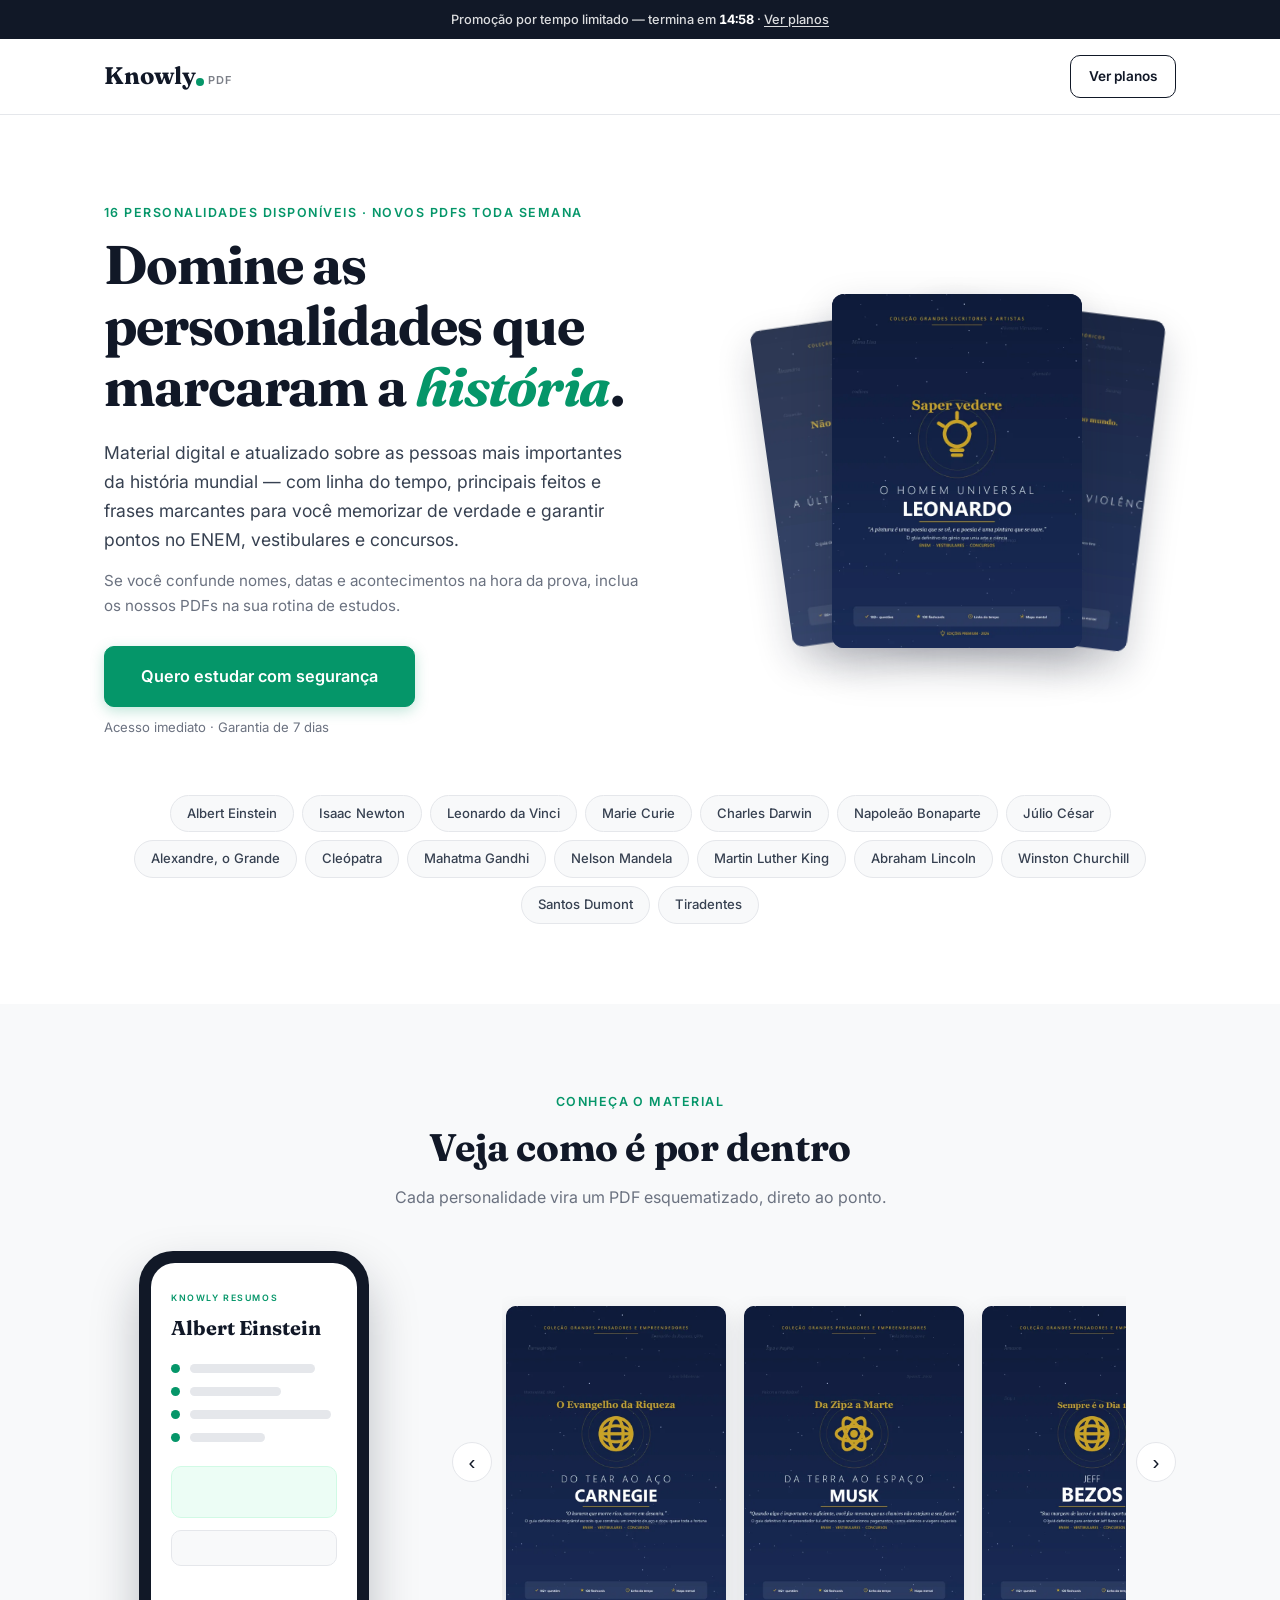
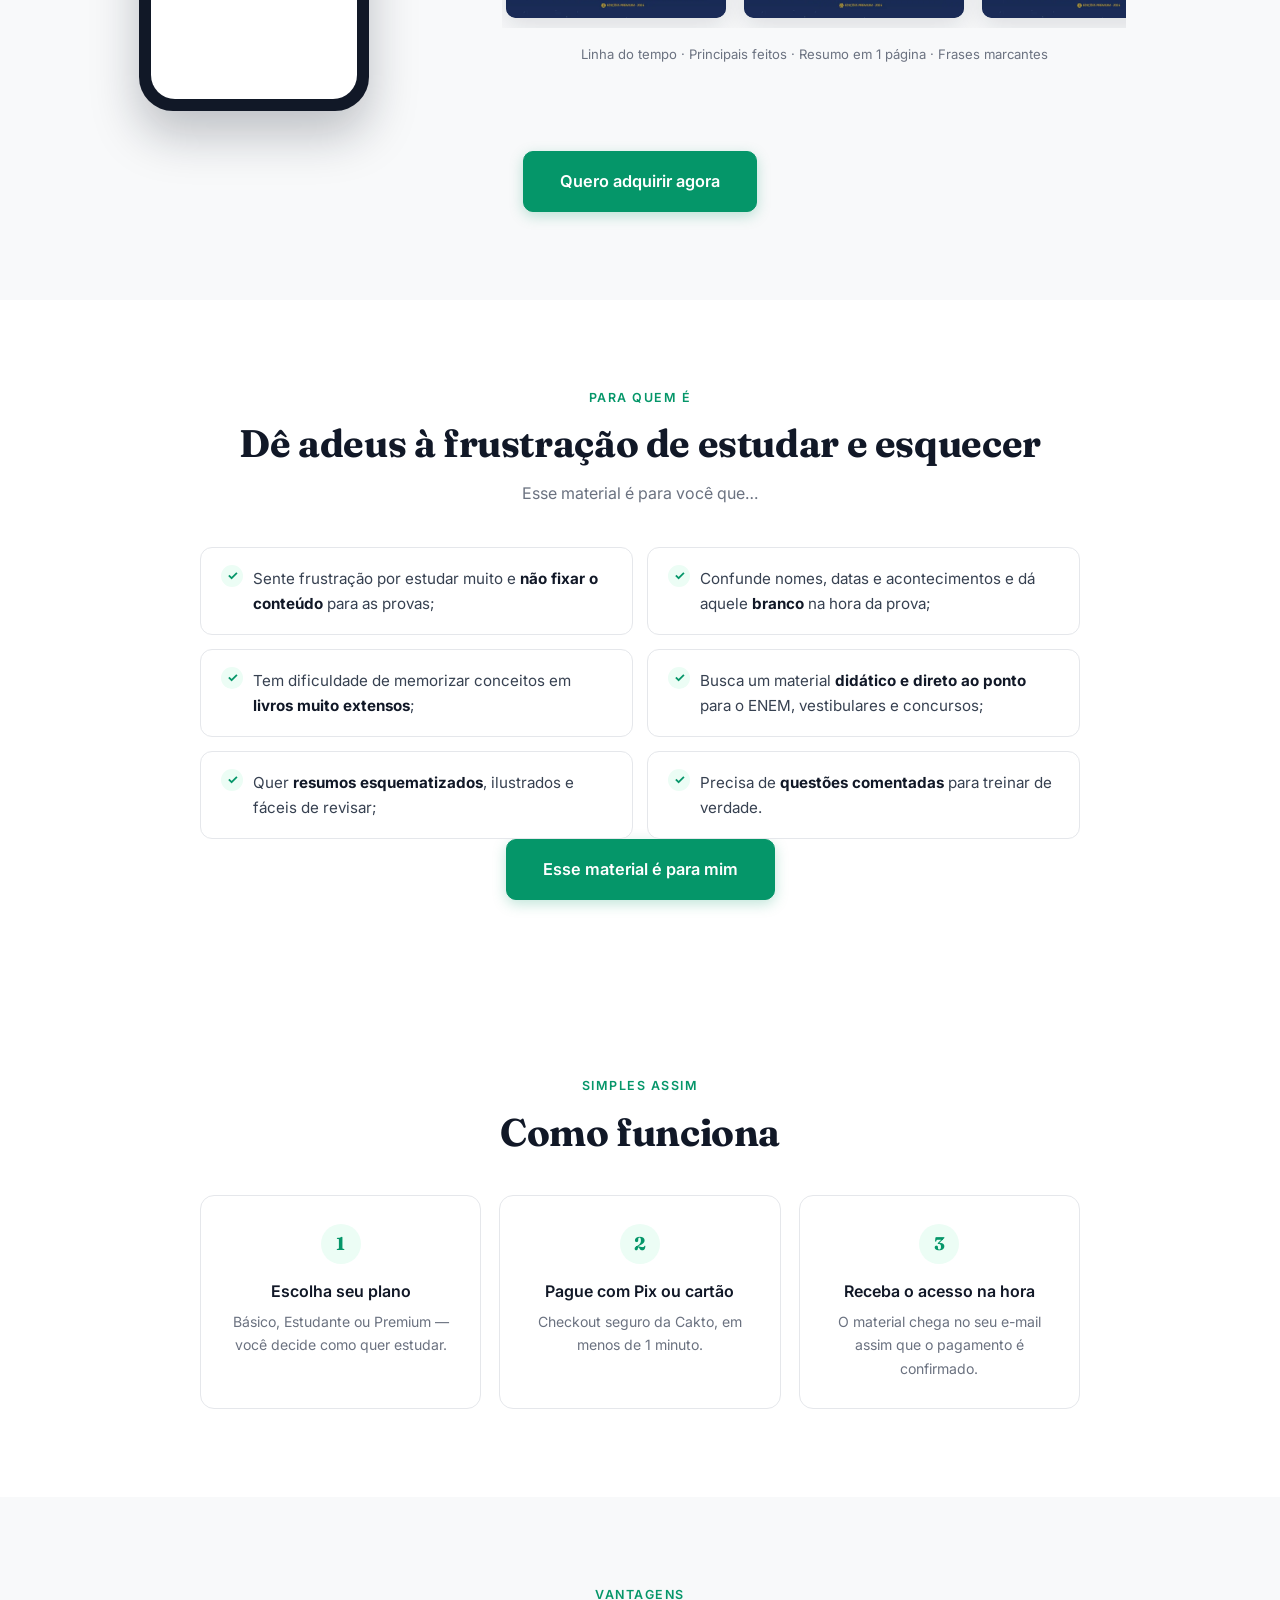
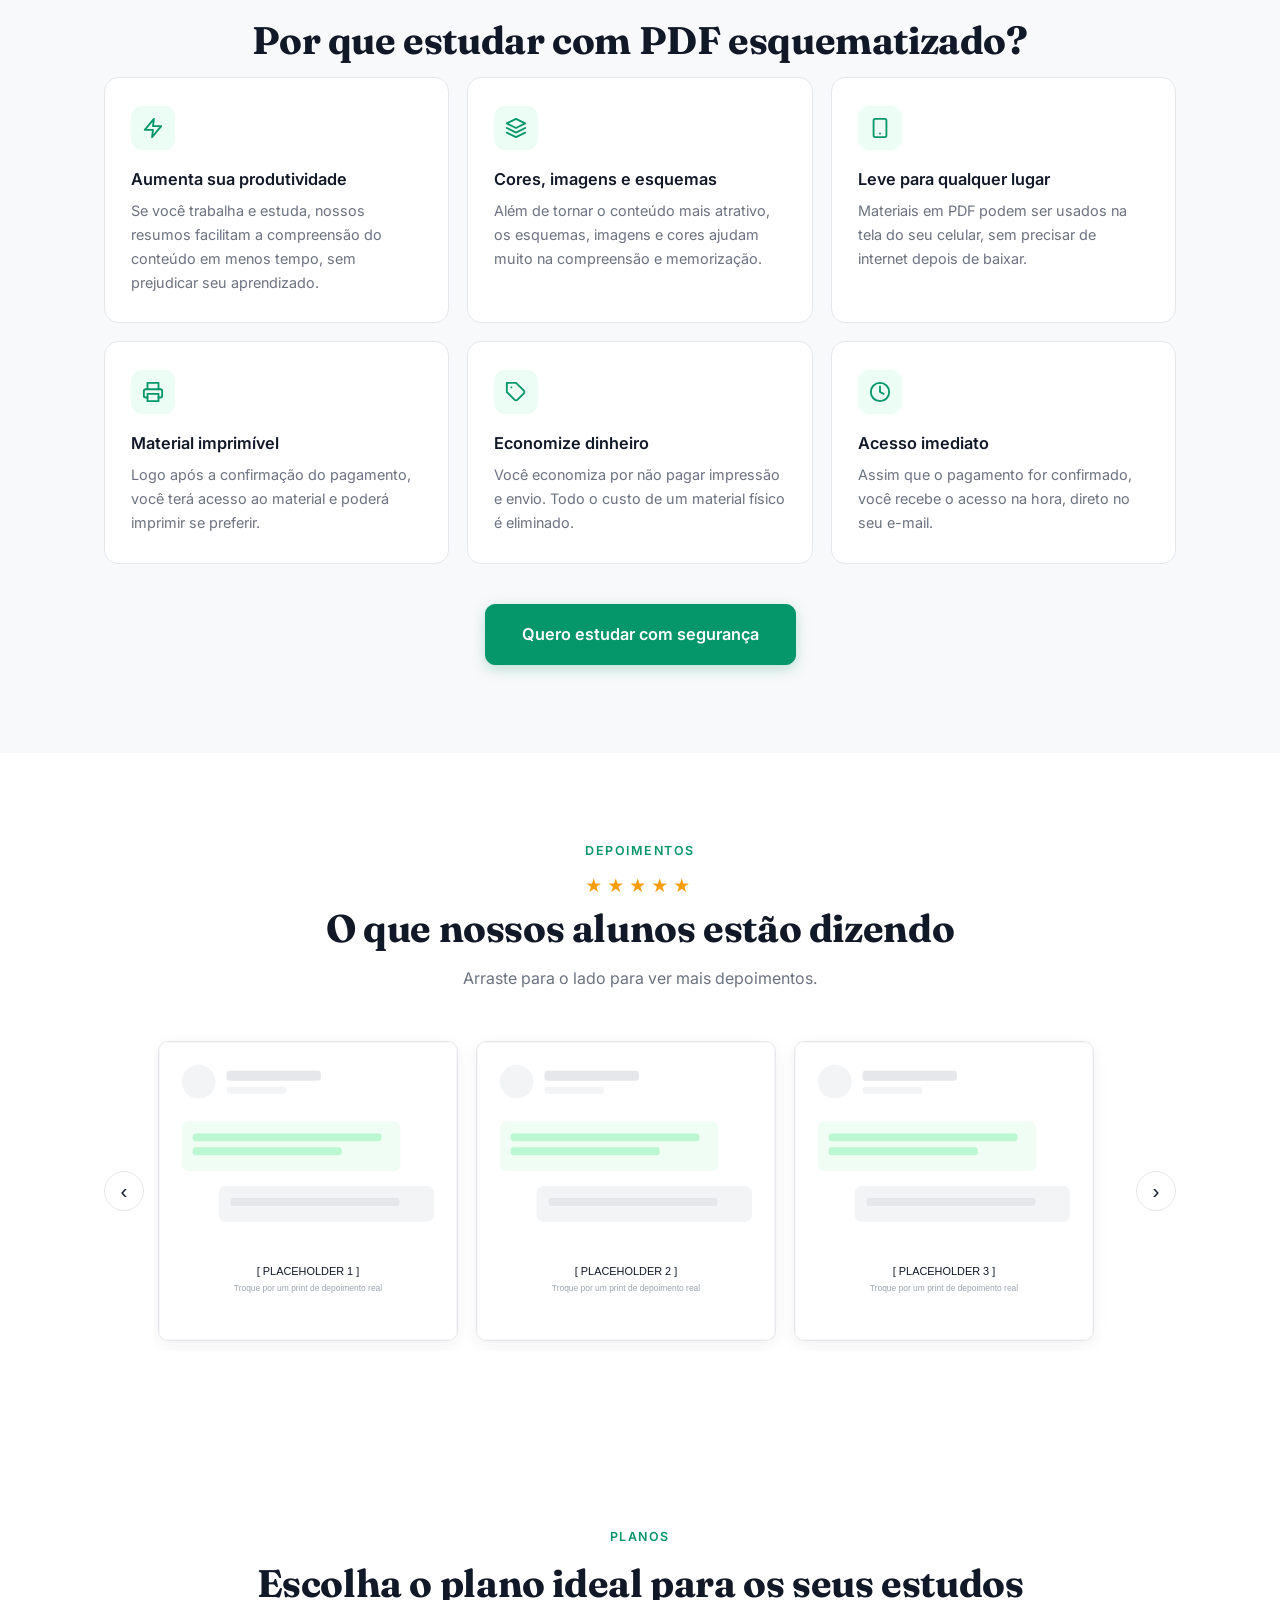
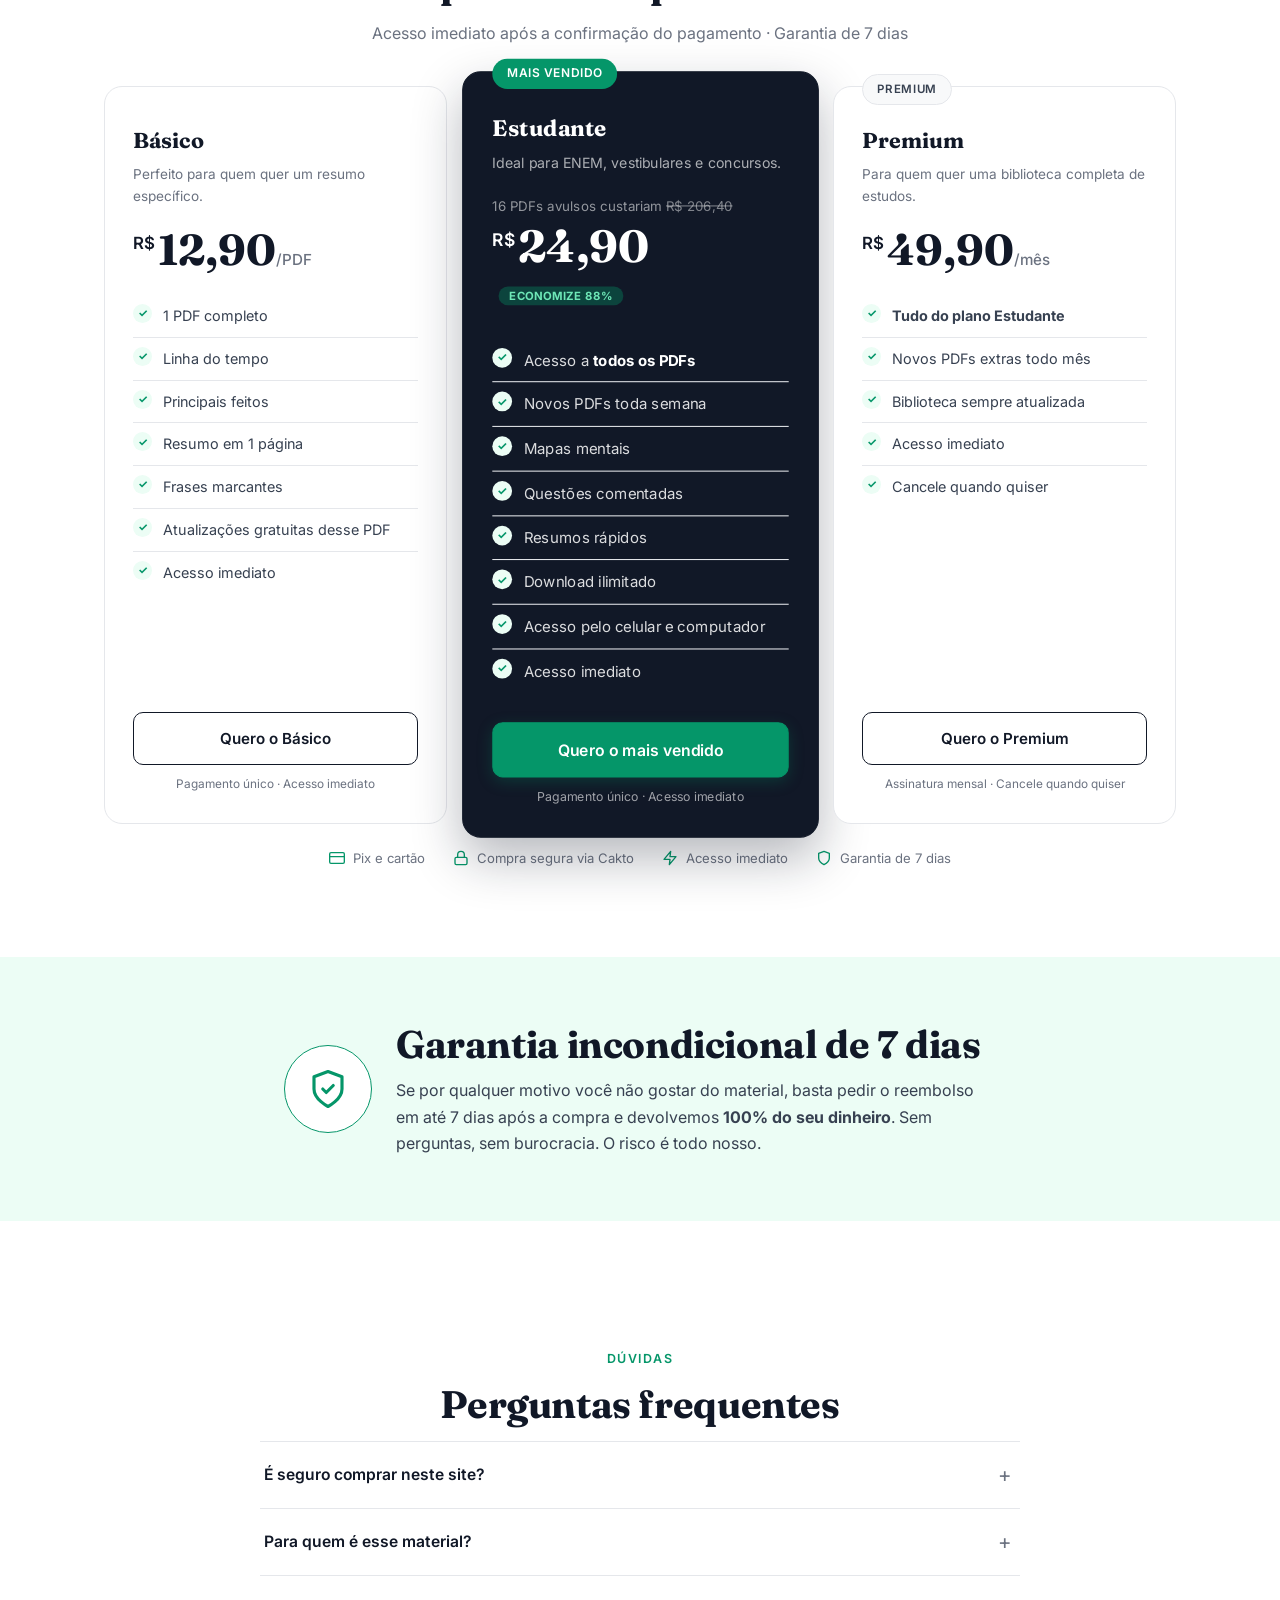
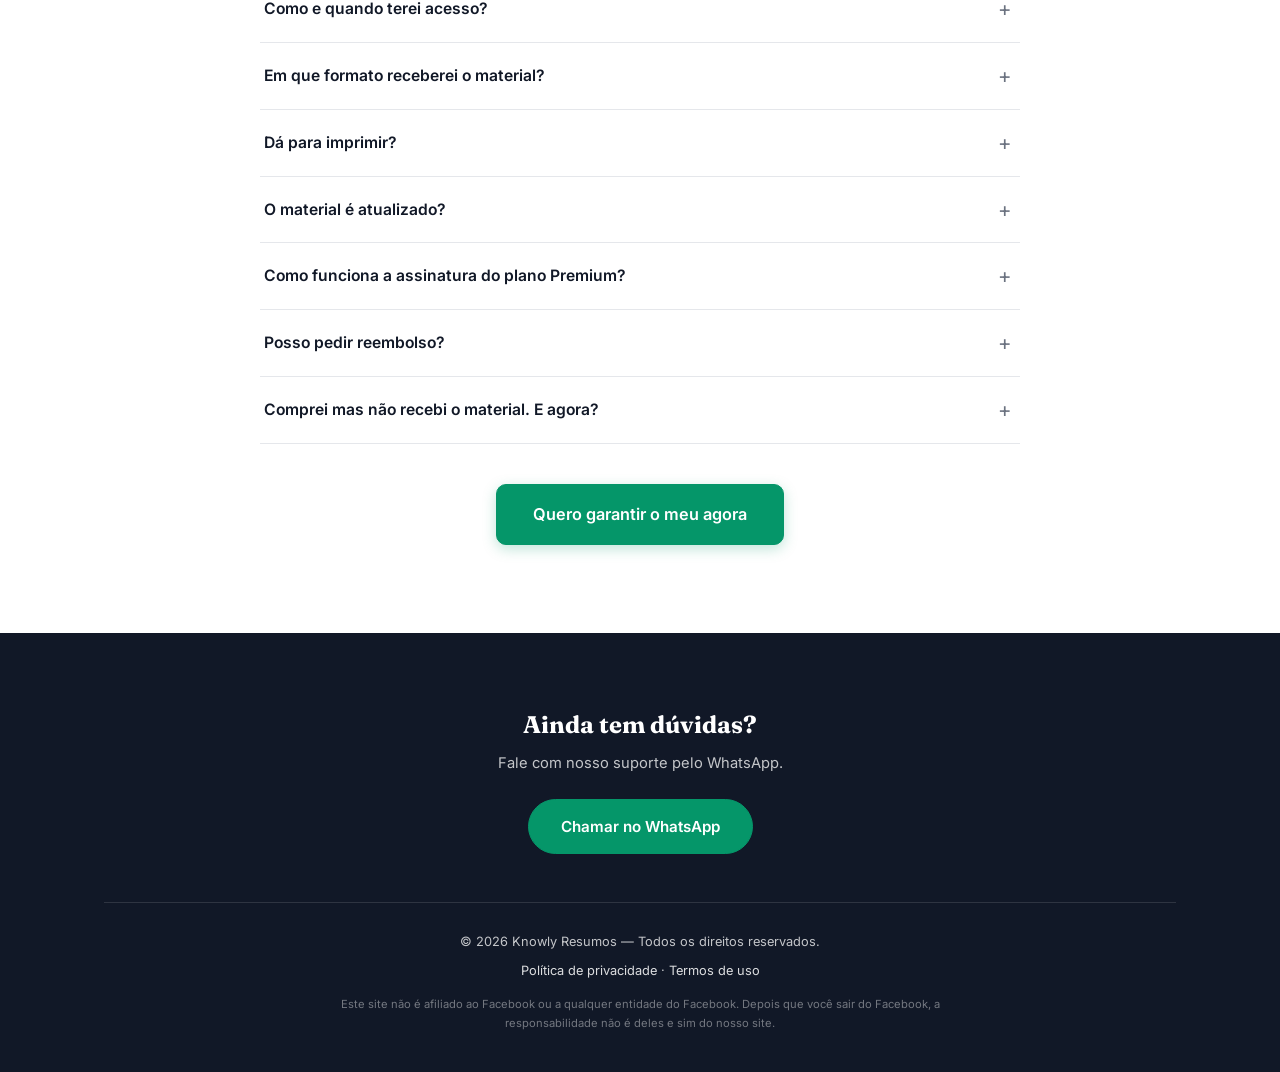
==== commit 2b95754c: "Carrega as capas do catalogo dinamicamente A pilha do hero e o carrossel de amostras usavam SVGs fic" ====
--- a/index.html
+++ b/index.html
@@ -63,12 +63,9 @@
           <p class="hero-nota">Acesso imediato · Garantia de 7 dias</p>
         </div>
       </div>
-      <div class="hero-visual" aria-hidden="true">
-        <div class="pilha-capas">
-          <img src="img/capa-2.svg" alt="" class="capa capa-tras-esq">
-          <img src="img/capa-3.svg" alt="" class="capa capa-tras-dir">
-          <img src="img/capa-1.svg" alt="" class="capa capa-frente">
-        </div>
+      <div class="hero-visual">
+        <!-- As capas são carregadas do banco por js/livros.js -->
+        <div class="pilha-capas" data-pilha-capas></div>
       </div>
     </div>
     <div class="container">
@@ -120,15 +117,8 @@
         <div class="amostras-capas">
           <div class="carrossel" data-carrossel>
             <button class="carrossel-seta seta-prev" aria-label="Amostra anterior">‹</button>
-            <div class="carrossel-trilho">
-              <!-- TROCAR: quando tiver os PDFs prontos, você pode substituir estas capas ilustrativas pelas capas reais -->
-              <img src="img/capa-1.svg" alt="Capa do PDF de Albert Einstein" loading="lazy">
-              <img src="img/capa-2.svg" alt="Capa do PDF de Cleópatra" loading="lazy">
-              <img src="img/capa-3.svg" alt="Capa do PDF de Napoleão Bonaparte" loading="lazy">
-              <img src="img/capa-4.svg" alt="Capa do PDF de Leonardo da Vinci" loading="lazy">
-              <img src="img/capa-5.svg" alt="Capa do PDF de Mahatma Gandhi" loading="lazy">
-              <img src="img/capa-6.svg" alt="Capa do PDF de Júlio César" loading="lazy">
-            </div>
+            <!-- As capas são carregadas do banco por js/livros.js -->
+            <div class="carrossel-trilho" data-trilho-amostras></div>
             <button class="carrossel-seta seta-next" aria-label="Próxima amostra">›</button>
           </div>
           <p class="amostras-legenda">Linha do tempo · Principais feitos · Resumo em 1 página · Frases marcantes</p>
@@ -406,5 +396,6 @@
   </div>
 
   <script src="js/main.js"></script>
+<script type="module" src="js/livros.js"></script>
 </body>
 </html>
--- a/css/style.css
+++ b/css/style.css
@@ -183,38 +183,101 @@
 
 .hero-nota { font-size: .82rem; color: var(--cinza); }
 
-/* pilha de capas */
+/* ═══ CAPA DE LIVRO (componente reutilizável) ═══ */
+/* Usada solta na pilha do hero e em linha no carrossel de amostras.
+   O fundo é o placeholder borrado; a imagem entra por cima ao carregar. */
+.capa-livro {
+  display: block;
+  position: relative;
+  border-radius: 12px;
+  overflow: hidden;
+  background-color: var(--tinta, #111827);
+  background-size: cover;
+  background-position: center;
+  aspect-ratio: 640 / 905;
+  box-shadow: 0 18px 40px rgba(17, 24, 39, .22);
+}
+
+.capa-livro img {
+  display: block;
+  width: 100%;
+  height: 100%;
+  object-fit: cover;
+  opacity: 0;
+  transition: opacity .45s ease;
+}
+
+.capa-livro.carregada img { opacity: 1; }
+
+/* ═══ PILHA DE CAPAS (hero) ═══ */
 .hero-visual { display: flex; justify-content: center; }
 
 .pilha-capas {
   position: relative;
-  width: 260px;
-  height: 400px;
-}
-
-.capa {
+  width: min(58vw, 250px);
+  aspect-ratio: 640 / 905;
+  --afastamento: 42px;
+  --curva: cubic-bezier(.22, .61, .36, 1);
+  opacity: 0;
+  transition: opacity .5s ease;
+}
+
+.pilha-capas.pronta { opacity: 1; }
+
+/* Reserva o espaço lateral das capas de trás para nada ser cortado */
+.pilha-capas::after {
+  content: '';
   position: absolute;
-  width: 230px;
-  border-radius: 10px;
-  box-shadow: 0 18px 40px rgba(17, 24, 39, .22);
-}
-
-.capa-frente { left: 15px; top: 22px; z-index: 3; }
-
-.capa-tras-esq {
-  left: -46px;
-  top: 0;
+  inset: 0 calc(var(--afastamento) * -1);
+  pointer-events: none;
+}
+
+.pilha-capas .capa-livro {
+  position: absolute;
+  inset: 0;
+  transform-origin: center bottom;
+  transition:
+    transform .75s var(--curva),
+    opacity .75s var(--curva),
+    box-shadow .35s ease;
+}
+
+/* Frente: inteira e clicável */
+.pilha-capas .capa-livro[data-posicao="0"] {
+  z-index: 3;
+  opacity: 1;
+  transform: translate3d(0, 0, 0) rotate(0) scale(1);
+}
+
+/* Parcialmente atrás, à direita */
+.pilha-capas .capa-livro[data-posicao="1"] {
+  z-index: 2;
+  opacity: .95;
+  transform: translate3d(var(--afastamento), -10px, 0) rotate(7deg) scale(.94);
+}
+
+/* Parcialmente atrás, à esquerda */
+.pilha-capas .capa-livro[data-posicao="2"] {
   z-index: 1;
-  transform: rotate(-8deg) scale(.92);
-  opacity: .9;
-}
-
-.capa-tras-dir {
-  left: 64px;
-  top: 6px;
-  z-index: 2;
-  transform: rotate(7deg) scale(.95);
-  opacity: .95;
+  opacity: .88;
+  transform: translate3d(calc(var(--afastamento) * -1), -16px, 0) rotate(-8deg) scale(.9);
+}
+
+/* Fila de espera do carrossel */
+.pilha-capas .capa-livro[data-posicao="oculta"] {
+  z-index: 0;
+  opacity: 0;
+  transform: translate3d(0, 12px, 0) scale(.84);
+  pointer-events: none;
+}
+
+/* Hover/foco da capa da frente: levanta, cresce e ganha sombra premium */
+.pilha-capas .capa-livro[data-posicao="0"]:hover,
+.pilha-capas .capa-livro[data-posicao="0"]:focus-visible {
+  transform: translate3d(0, -14px, 0) scale(1.045);
+  box-shadow:
+    0 34px 60px rgba(17, 24, 39, .34),
+    0 10px 20px rgba(17, 24, 39, .18);
 }
 
 /* nomes cobertos */
@@ -345,12 +408,23 @@
 
 .carrossel-trilho::-webkit-scrollbar { display: none; }
 
-.carrossel-trilho img {
+.carrossel-trilho img,
+.carrossel-trilho .capa-livro {
   width: min(60vw, 220px);
   flex-shrink: 0;
   scroll-snap-align: center;
   border-radius: 10px;
   box-shadow: 0 8px 24px rgba(17, 24, 39, .12);
+}
+
+.carrossel-trilho .capa-livro {
+  transition: transform .3s ease, box-shadow .3s ease;
+}
+
+.carrossel-trilho .capa-livro:hover,
+.carrossel-trilho .capa-livro:focus-visible {
+  transform: translateY(-6px) scale(1.03);
+  box-shadow: 0 20px 38px rgba(17, 24, 39, .22);
 }
 
 .depoimentos .carrossel-trilho img {
@@ -800,6 +874,49 @@
 .legal ul { padding-left: 24px; }
 .legal a.voltar { display: inline-block; margin-bottom: 28px; color: var(--verde); font-weight: 600; text-decoration: none; font-size: .9rem; }
 
+/* ═══ FICHA DO LIVRO (/livro/[slug]) ═══ */
+.ficha { padding: 48px 24px 72px; }
+.ficha a.voltar { display: inline-block; margin-bottom: 28px; color: var(--verde); font-weight: 600; text-decoration: none; font-size: .9rem; }
+.ficha-carregando { color: var(--cinza, #6b7280); }
+
+.ficha-grade {
+  display: grid;
+  gap: 32px;
+  align-items: start;
+}
+
+.ficha-capa { width: min(70vw, 260px); margin: 0 auto; }
+
+.ficha-corpo h1 { font-size: 2rem; margin: 6px 0 14px; }
+.ficha-corpo .subheadline { margin-bottom: 20px; }
+
+.ficha-dados {
+  list-style: none;
+  padding: 0;
+  margin: 0 0 28px;
+  display: grid;
+  gap: 10px;
+}
+
+.ficha-dados li {
+  position: relative;
+  padding-left: 26px;
+  font-size: .95rem;
+}
+
+.ficha-dados li::before {
+  content: '✓';
+  position: absolute;
+  left: 0;
+  color: var(--verde);
+  font-weight: 700;
+}
+
+@media (min-width: 820px) {
+  .ficha-grade { grid-template-columns: 260px 1fr; gap: 48px; }
+  .ficha-capa { margin: 0; }
+}
+
 /* ═══════════ DESKTOP (≥820px) ═══════════ */
 @media (min-width: 820px) {
   .hero { padding: 88px 0 80px; }
@@ -825,4 +942,28 @@
   .passos { grid-template-columns: repeat(3, 1fr); }
 
   .cta-fixo { display: none; }
-}
+
+  .pilha-capas { --afastamento: 52px; }
+}
+
+/* ═══════════ CELULAR ESTREITO (≤420px) ═══════════ */
+@media (max-width: 420px) {
+  .pilha-capas {
+    width: min(52vw, 190px);
+    --afastamento: 30px;
+  }
+}
+
+/* ═══════════ MENOS ANIMAÇÃO ═══════════ */
+@media (prefers-reduced-motion: reduce) {
+  .pilha-capas .capa-livro,
+  .carrossel-trilho .capa-livro,
+  .capa-livro img {
+    transition: none;
+  }
+
+  .pilha-capas .capa-livro[data-posicao="0"]:hover,
+  .pilha-capas .capa-livro[data-posicao="0"]:focus-visible {
+    transform: none;
+  }
+}
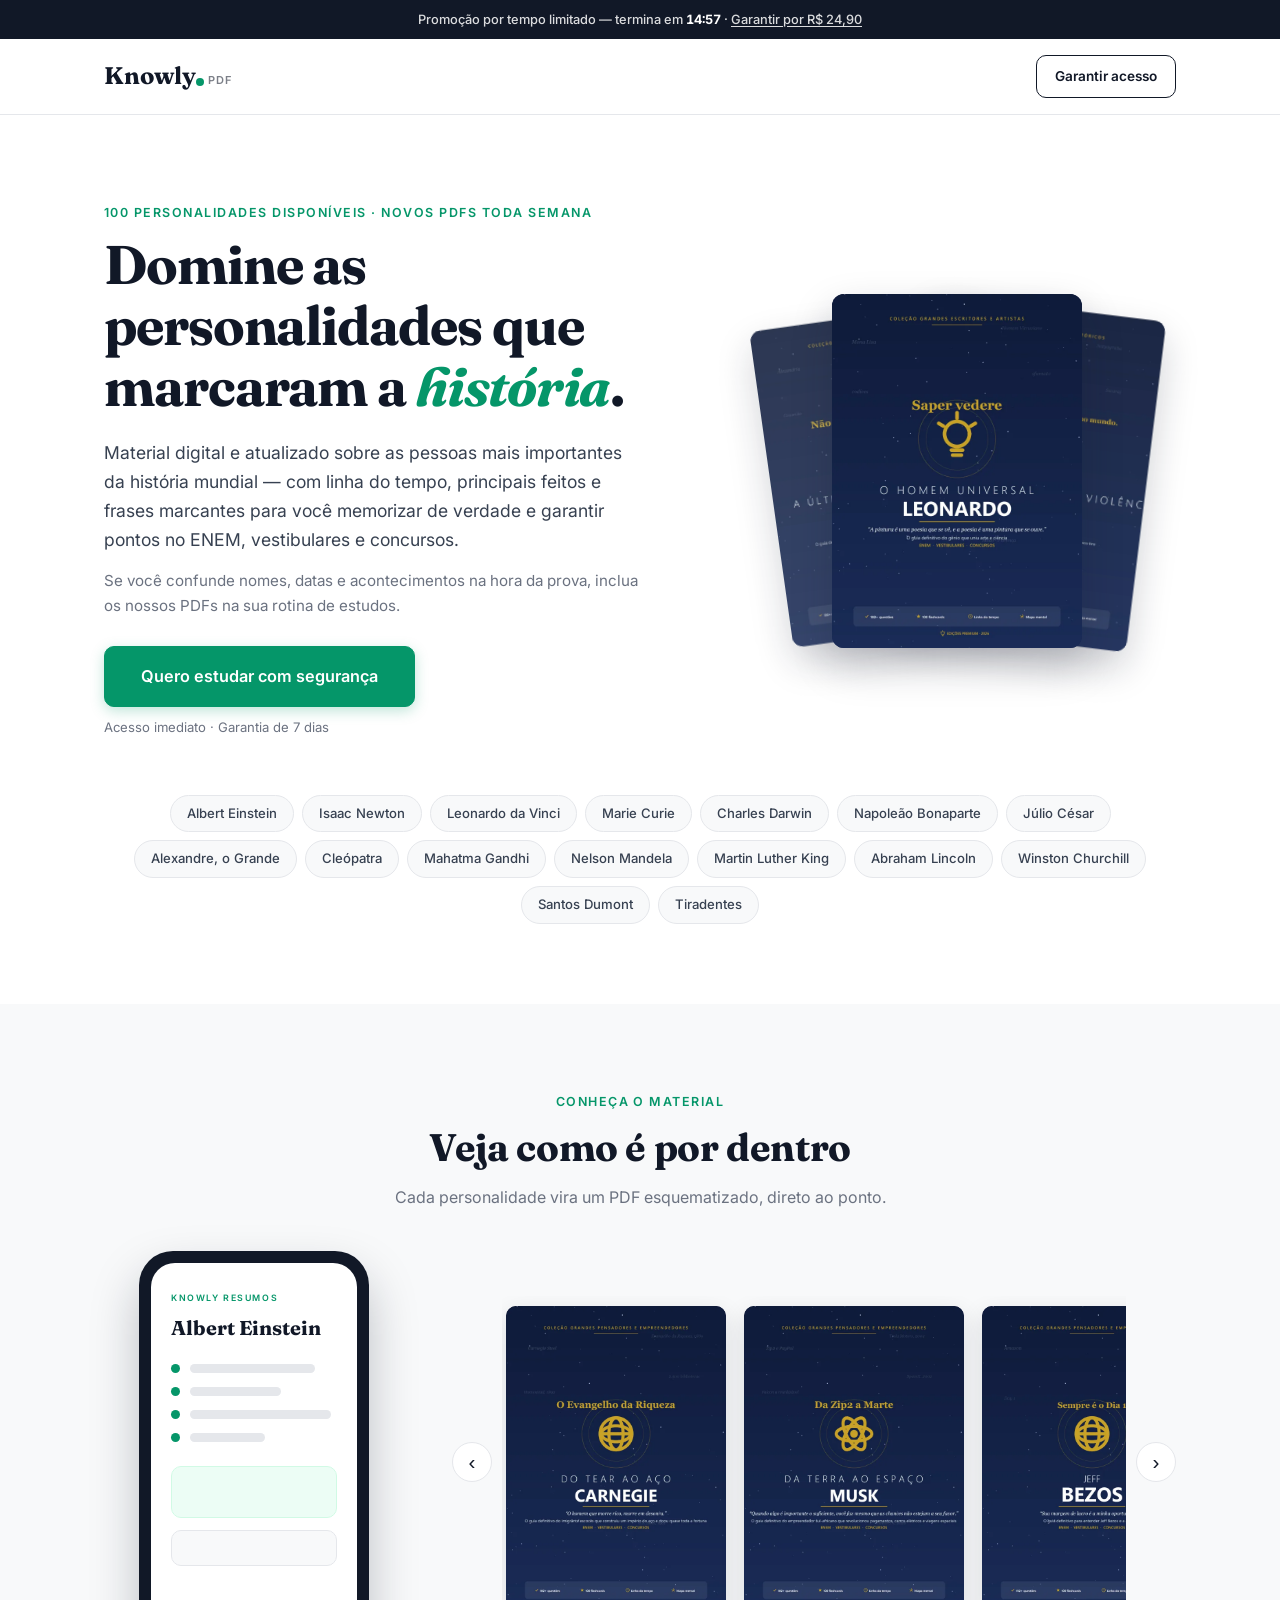
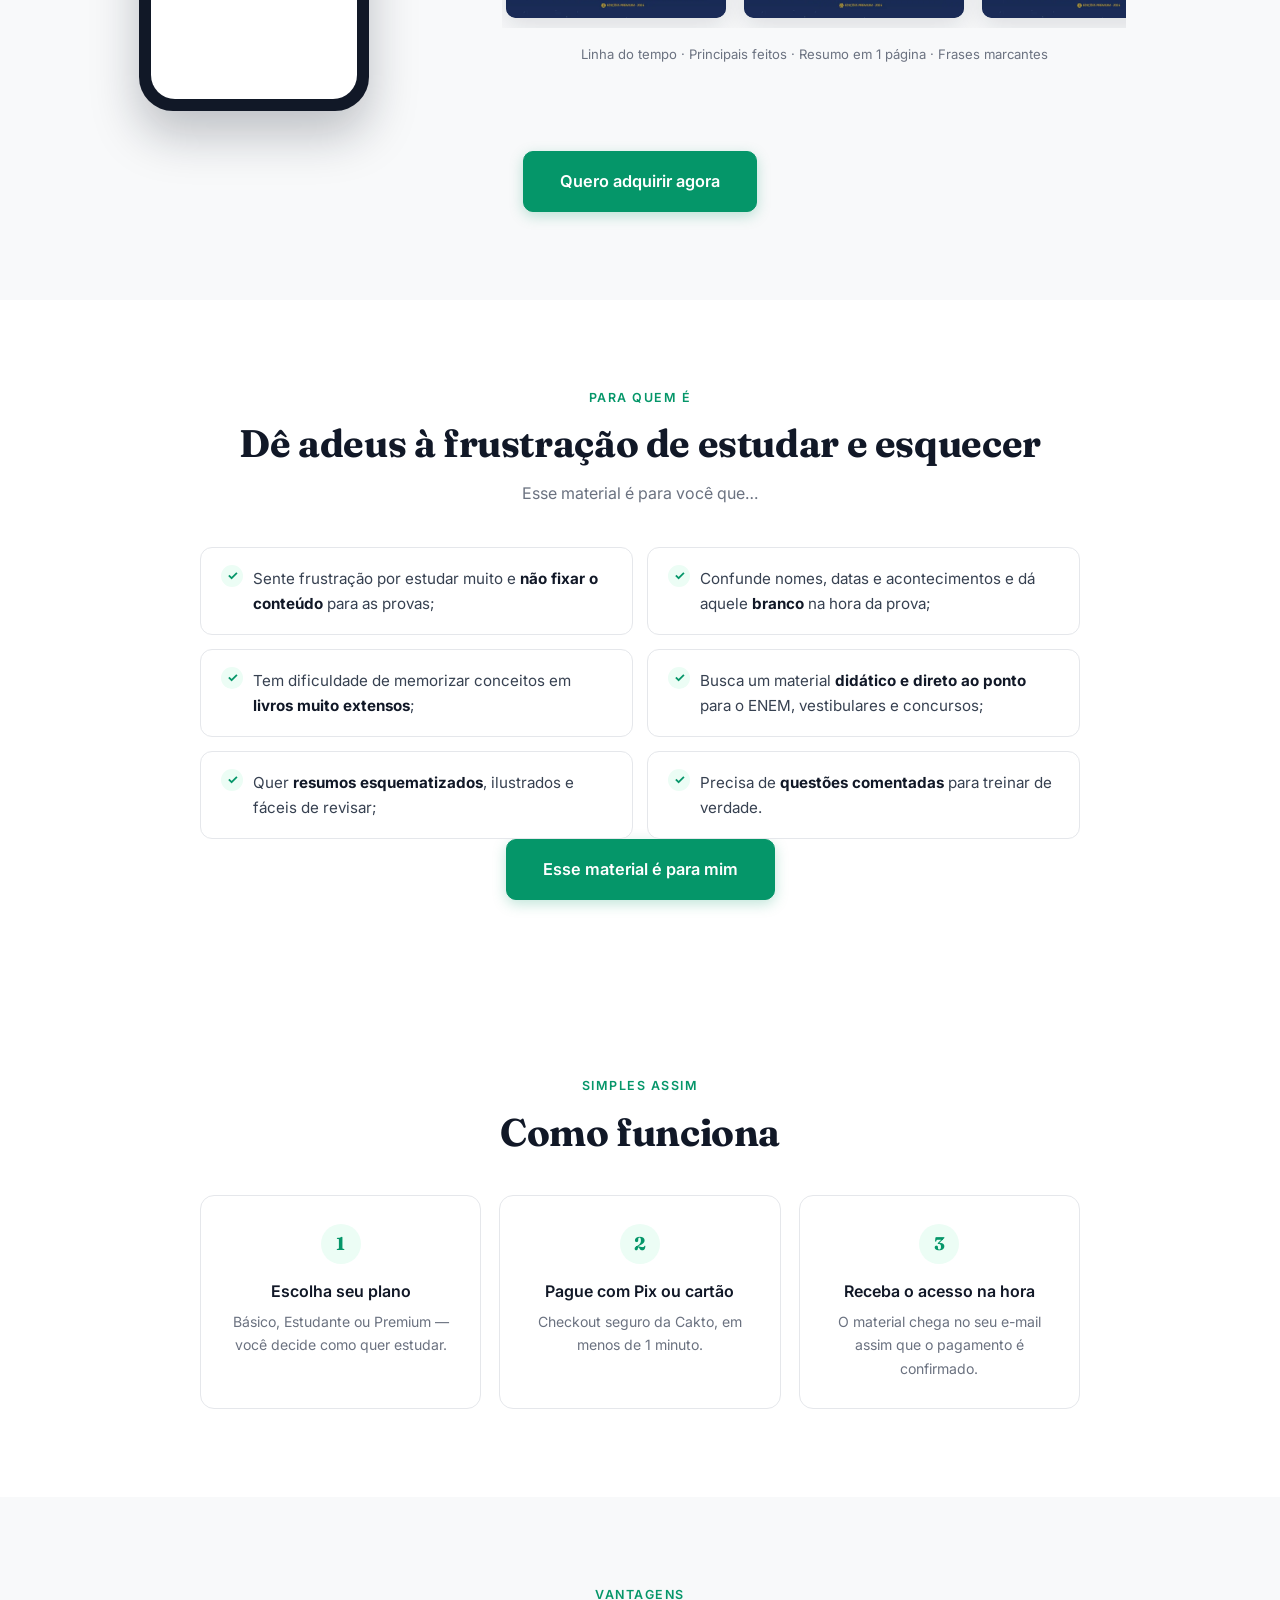
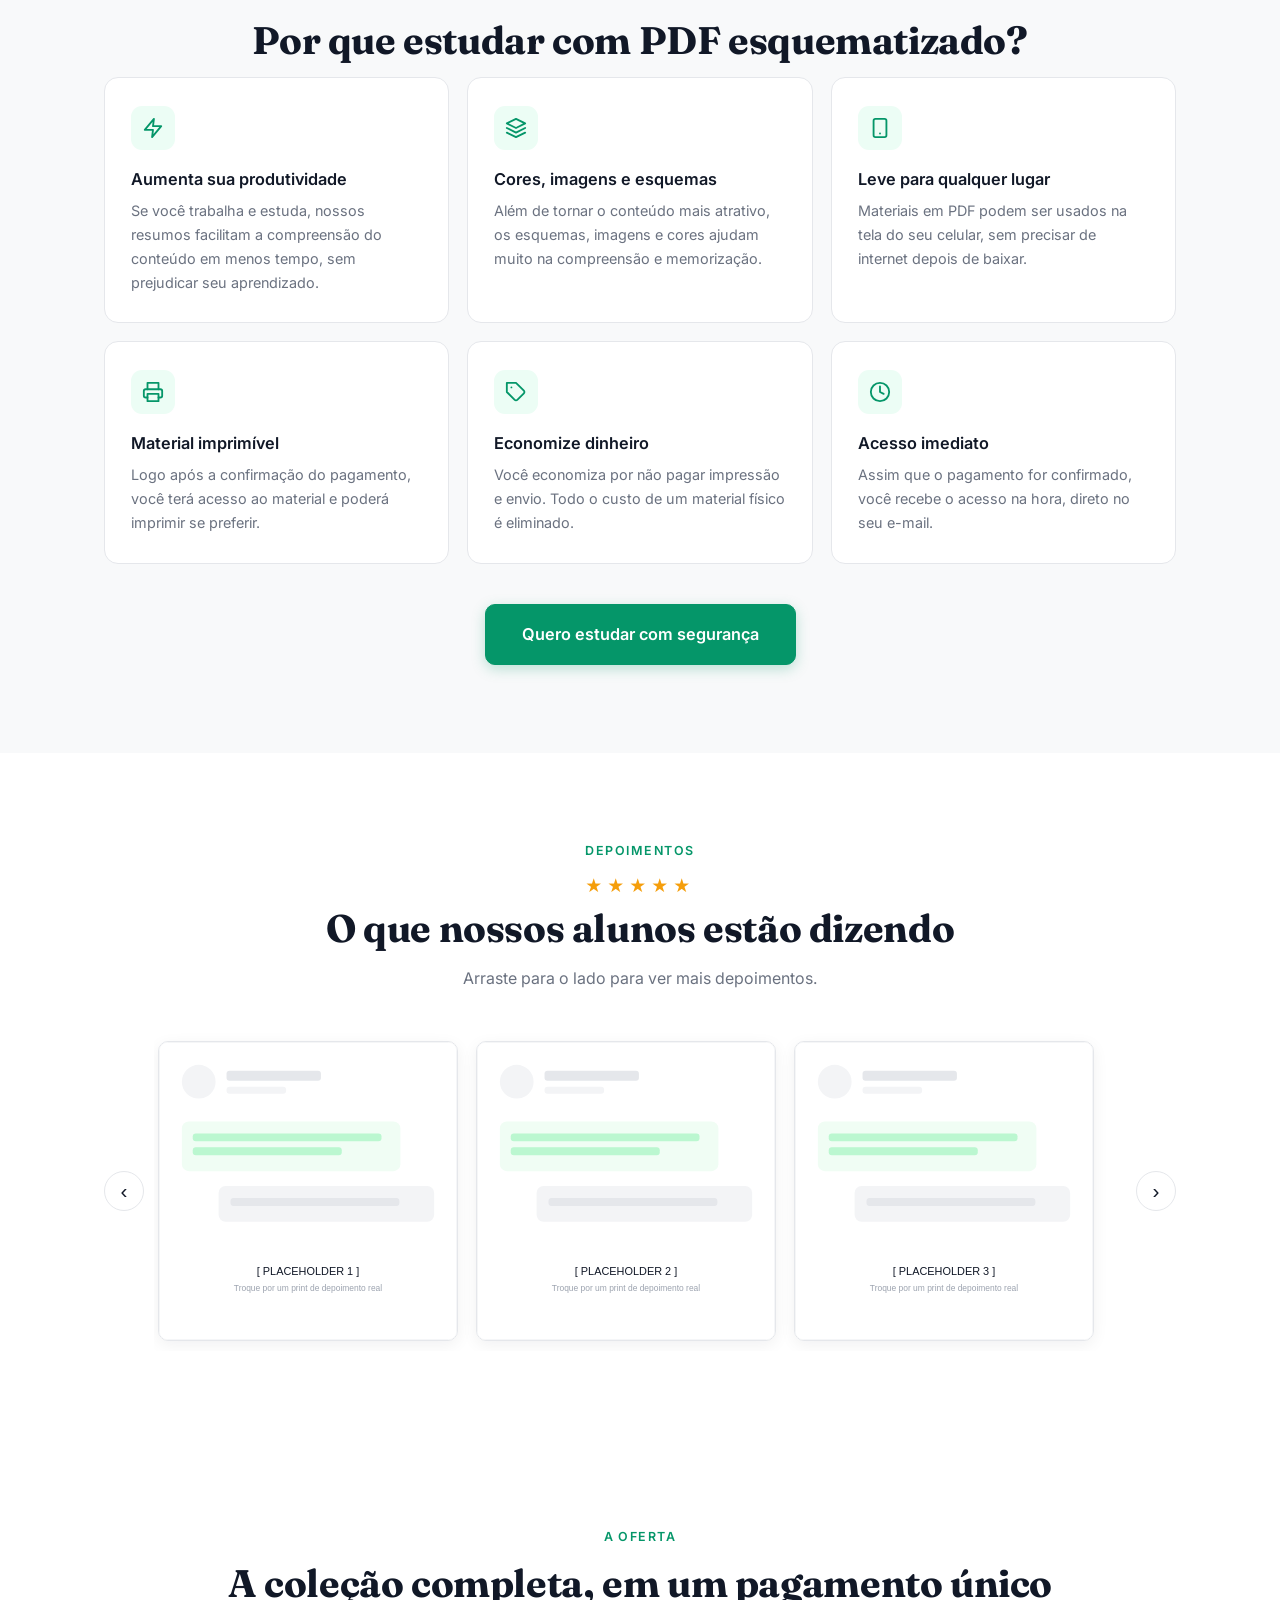
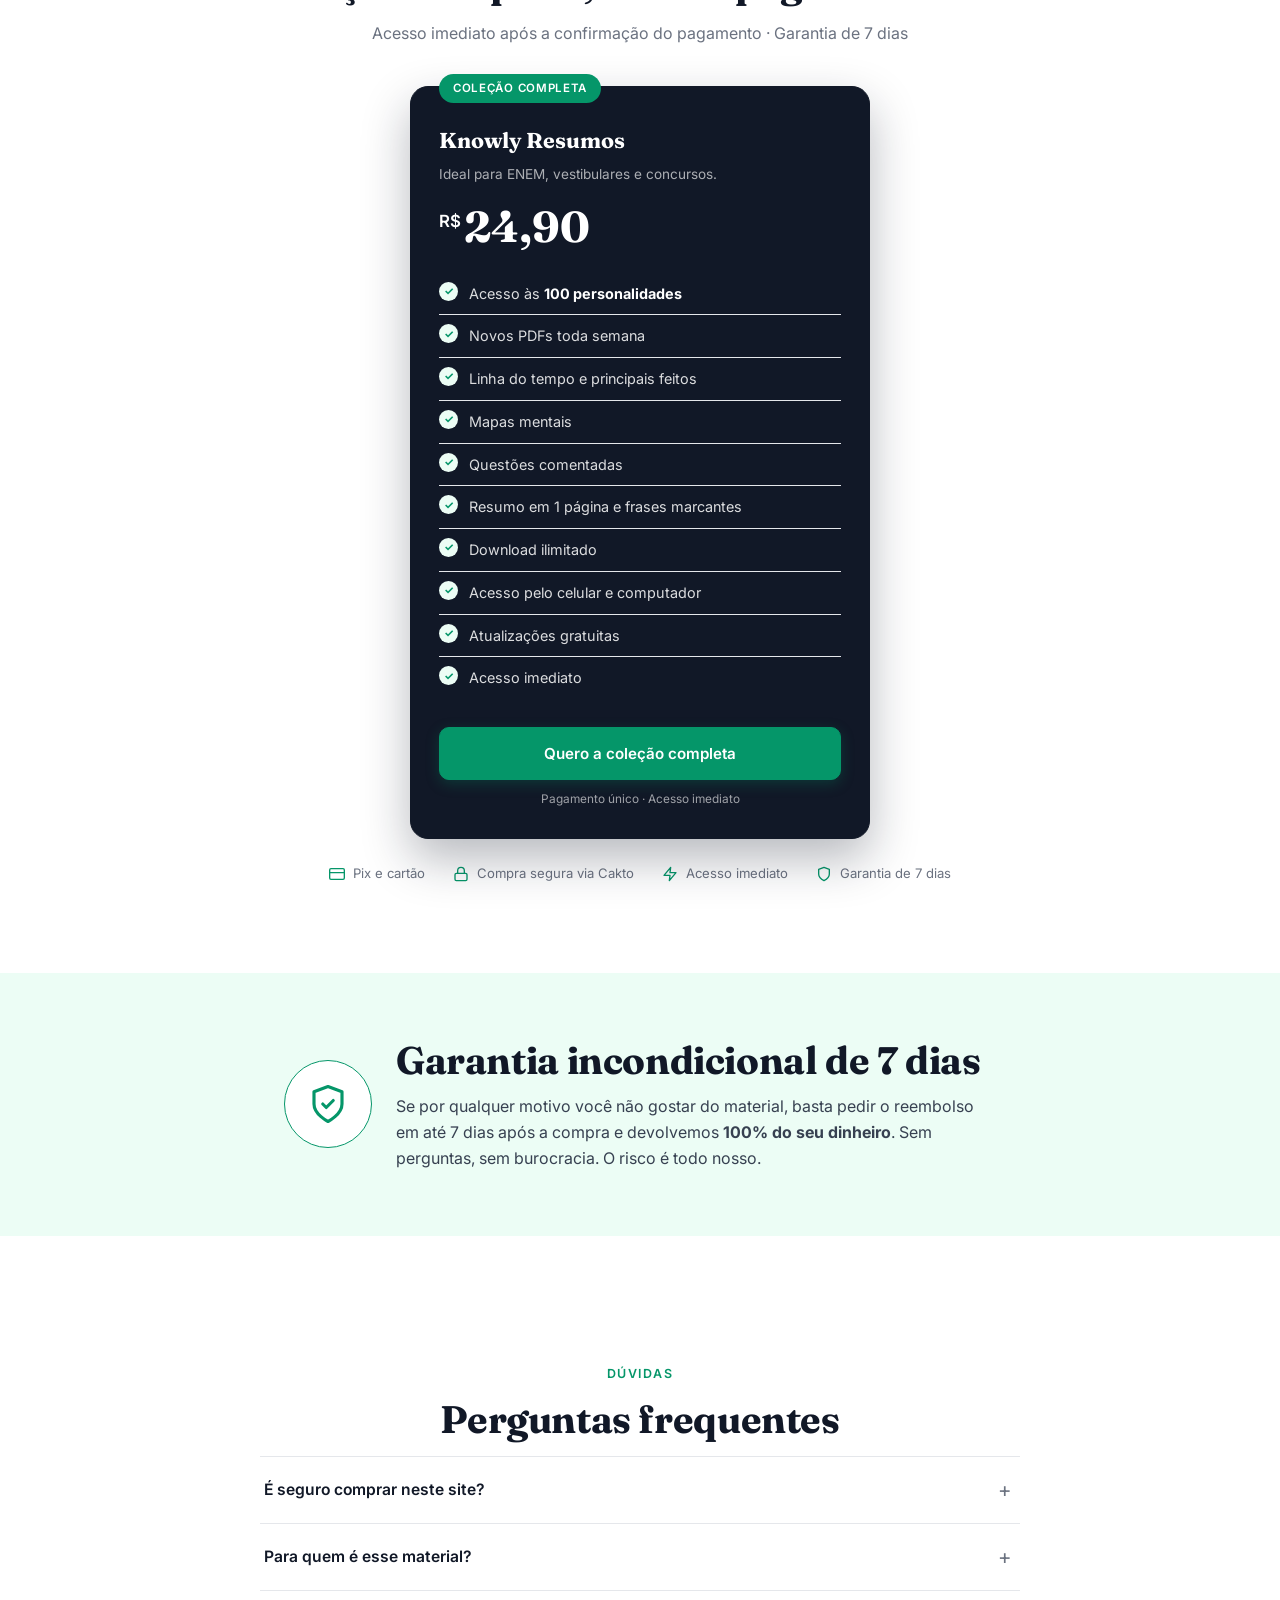
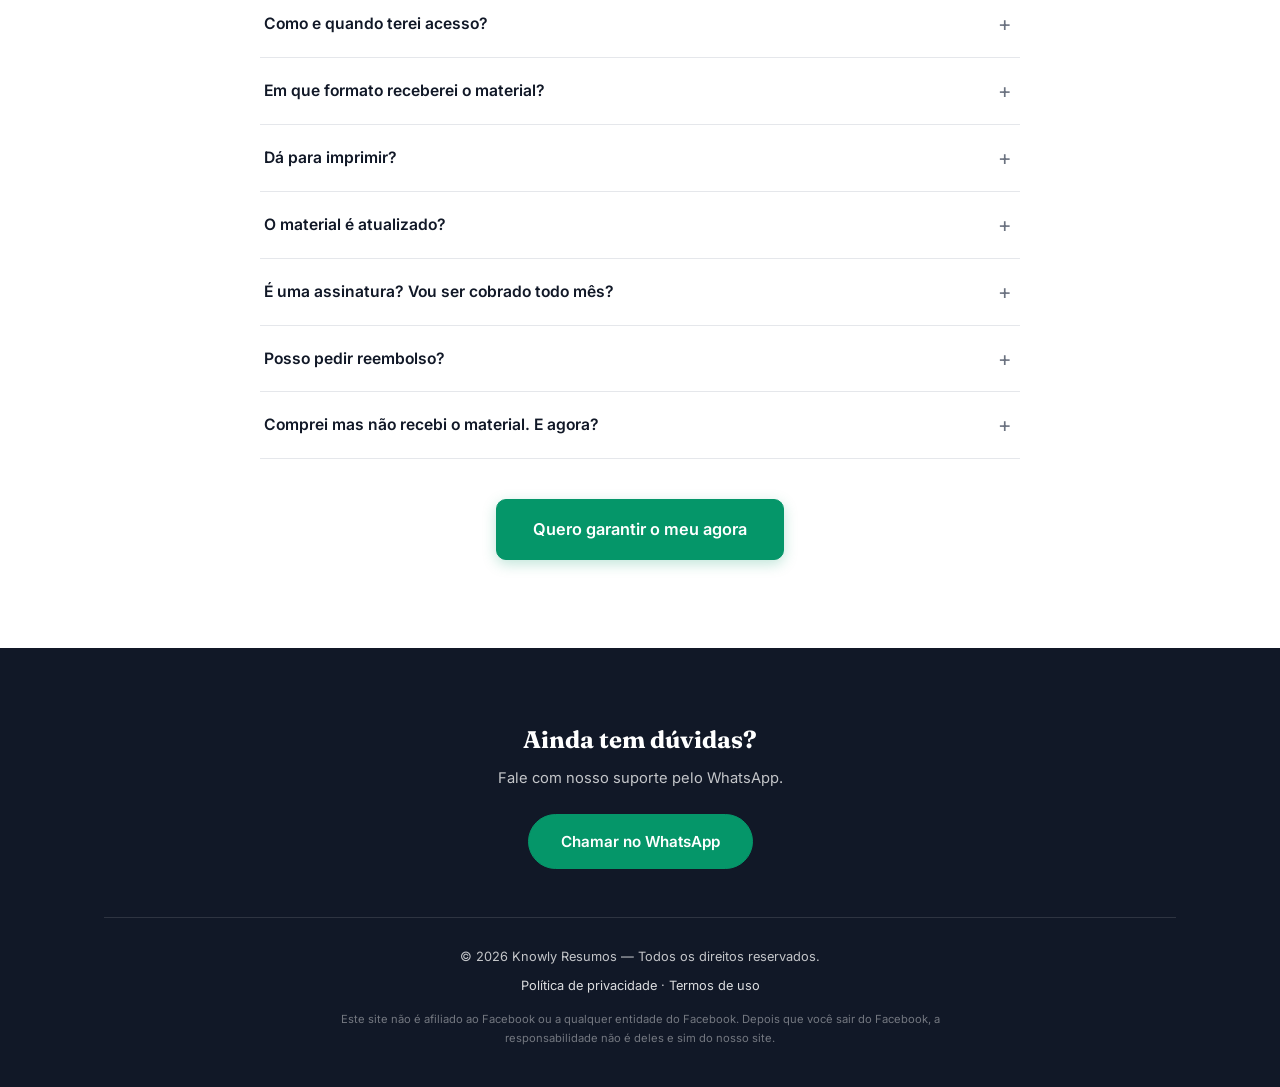
==== commit 5ea9d11f: "Aponta todos os CTAs para o checkout unico da Cakto Os tres botoes de plano apontavam para placehold" ====
--- a/index.html
+++ b/index.html
@@ -4,12 +4,14 @@
   <meta charset="UTF-8">
   <meta name="viewport" content="width=device-width, initial-scale=1.0">
   <title>Knowly Resumos — As Personalidades Mais Importantes da História em PDF</title>
-  <meta name="description" content="Resumos em PDF esquematizados das pessoas que marcaram a história mundial: linha do tempo, principais feitos, frases marcantes e resumo em 1 página. Acesso imediato a partir de R$ 12,90.">
+  <meta name="description" content="Resumos em PDF esquematizados das 100 pessoas que marcaram a história mundial: linha do tempo, principais feitos, frases marcantes e resumo em 1 página. Coleção completa por R$ 24,90, com acesso imediato.">
   <link rel="preconnect" href="https://fonts.googleapis.com">
   <link rel="preconnect" href="https://fonts.gstatic.com" crossorigin>
   <link href="https://fonts.googleapis.com/css2?family=Fraunces:opsz,wght@9..144,600;9..144,700&family=Inter:wght@400;500;600;700&display=swap" rel="stylesheet">
-  <link rel="stylesheet" href="css/style.css">
+  <link rel="stylesheet" href="css/style.css?v=3">
   <link rel="icon" href="img/favicon.svg" type="image/svg+xml">
+  <!-- Checkout centralizado: para trocar o link de pagamento, edite js/config.js -->
+  <script src="js/config.js?v=3"></script>
   <!-- ═══ PIXEL DA META ═══
        TROCAR: cole o ID do seu Pixel entre as aspas na linha abaixo (só números, ex.: "1234567890").
        Você encontra o ID em Gerenciador de Eventos > Fontes de dados, no Gerenciador de Anúncios.
@@ -31,8 +33,8 @@
 
 
   <!-- ══════════ BARRA DE URGÊNCIA ══════════ -->
-  <a class="topbar" href="#planos">
-    <span>Promoção por tempo limitado — termina em <strong id="countdown">15:00</strong> · <u>Ver planos</u></span>
+  <a class="topbar" href="https://pay.cakto.com.br/4sf4c9d_1010445" data-checkout target="_self">
+    <span>Promoção por tempo limitado — termina em <strong id="countdown">15:00</strong> · <u>Garantir por R$ 24,90</u></span>
   </a>
 
   <!-- ══════════ CABEÇALHO ══════════ -->
@@ -46,7 +48,7 @@
           <text x="104" y="23" font-family="Inter, sans-serif" font-size="11" font-weight="600" letter-spacing="1" fill="currentColor" opacity=".55">PDF</text>
         </svg>
       </a>
-      <a href="#planos" class="btn btn-sm">Ver planos</a>
+      <a href="https://pay.cakto.com.br/4sf4c9d_1010445" data-checkout target="_self" class="btn btn-sm">Garantir acesso</a>
     </div>
   </nav>
 
@@ -54,12 +56,12 @@
   <header class="hero">
     <div class="container hero-grid">
       <div class="hero-texto">
-        <p class="eyebrow">16 personalidades disponíveis · Novos PDFs toda semana</p>
+        <p class="eyebrow">100 personalidades disponíveis · Novos PDFs toda semana</p>
         <h1>Domine as personalidades que marcaram a <em>história</em>.</h1>
         <p class="subheadline">Material digital e atualizado sobre as pessoas mais importantes da história mundial — com linha do tempo, principais feitos e frases marcantes para você memorizar de verdade e garantir pontos no ENEM, vestibulares e concursos.</p>
         <p class="hero-dor">Se você confunde nomes, datas e acontecimentos na hora da prova, inclua os nossos PDFs na sua rotina de estudos.</p>
         <div class="hero-acao">
-          <a href="#planos" class="btn btn-primario btn-lg">Quero estudar com segurança</a>
+          <a href="https://pay.cakto.com.br/4sf4c9d_1010445" data-checkout target="_self" class="btn btn-primario btn-lg">Quero estudar com segurança</a>
           <p class="hero-nota">Acesso imediato · Garantia de 7 dias</p>
         </div>
       </div>
@@ -125,7 +127,7 @@
         </div>
       </div>
 
-      <div class="centro"><a href="#planos" class="btn btn-primario btn-lg">Quero adquirir agora</a></div>
+      <div class="centro"><a href="https://pay.cakto.com.br/4sf4c9d_1010445" data-checkout target="_self" class="btn btn-primario btn-lg">Quero adquirir agora</a></div>
     </div>
   </section>
 
@@ -143,7 +145,7 @@
         <li>Quer <strong>resumos esquematizados</strong>, ilustrados e fáceis de revisar;</li>
         <li>Precisa de <strong>questões comentadas</strong> para treinar de verdade.</li>
       </ul>
-      <div class="centro"><a href="#planos" class="btn btn-primario btn-lg">Esse material é para mim</a></div>
+      <div class="centro"><a href="https://pay.cakto.com.br/4sf4c9d_1010445" data-checkout target="_self" class="btn btn-primario btn-lg">Esse material é para mim</a></div>
     </div>
   </section>
 
@@ -209,7 +211,7 @@
           <p>Assim que o pagamento for confirmado, você recebe o acesso na hora, direto no seu e-mail.</p>
         </div>
       </div>
-      <div class="centro"><a href="#planos" class="btn btn-primario btn-lg">Quero estudar com segurança</a></div>
+      <div class="centro"><a href="https://pay.cakto.com.br/4sf4c9d_1010445" data-checkout target="_self" class="btn btn-primario btn-lg">Quero estudar com segurança</a></div>
     </div>
   </section>
 
@@ -236,69 +238,32 @@
   <!-- ══════════ PLANOS ══════════ -->
   <section class="planos" id="planos">
     <div class="container">
-      <p class="eyebrow centro">Planos</p>
-      <h2>Escolha o plano ideal para os seus estudos</h2>
+      <p class="eyebrow centro">A oferta</p>
+      <h2>A coleção completa, em um pagamento único</h2>
       <p class="secao-sub">Acesso imediato após a confirmação do pagamento · Garantia de 7 dias</p>
 
-      <div class="grade-planos">
-
-        <!-- PLANO BÁSICO -->
-        <div class="plano">
-          <h3>Básico</h3>
-          <p class="plano-desc">Perfeito para quem quer um resumo específico.</p>
-          <p class="plano-preco"><span class="moeda">R$</span>12,90<span class="periodo">/PDF</span></p>
+      <div class="grade-planos grade-oferta-unica">
+
+        <div class="plano plano-destaque">
+          <span class="selo">Coleção completa</span>
+          <h3>Knowly Resumos</h3>
+          <p class="plano-desc">Ideal para ENEM, vestibulares e concursos.</p>
+          <p class="plano-preco"><span class="moeda">R$</span>24,90</p>
           <ul>
-            <li>1 PDF completo</li>
-            <li>Linha do tempo</li>
-            <li>Principais feitos</li>
-            <li>Resumo em 1 página</li>
-            <li>Frases marcantes</li>
-            <li>Atualizações gratuitas desse PDF</li>
+            <li>Acesso às <strong>100 personalidades</strong></li>
+            <li>Novos PDFs toda semana</li>
+            <li>Linha do tempo e principais feitos</li>
+            <li>Mapas mentais</li>
+            <li>Questões comentadas</li>
+            <li>Resumo em 1 página e frases marcantes</li>
+            <li>Download ilimitado</li>
+            <li>Acesso pelo celular e computador</li>
+            <li>Atualizações gratuitas</li>
             <li>Acesso imediato</li>
           </ul>
-          <!-- TROCAR: cole aqui o link de checkout da Cakto do plano Básico -->
-          <a href="#COLE-AQUI-LINK-CAKTO-BASICO" class="btn btn-plano">Quero o Básico</a>
+          <!-- O destino sai de js/config.js (constante CHECKOUT) -->
+          <a href="https://pay.cakto.com.br/4sf4c9d_1010445" data-checkout target="_self" class="btn btn-primario btn-plano">Quero a coleção completa</a>
           <p class="btn-nota">Pagamento único · Acesso imediato</p>
-        </div>
-
-        <!-- PLANO ESTUDANTE (DESTAQUE) -->
-        <div class="plano plano-destaque">
-          <span class="selo">Mais vendido</span>
-          <h3>Estudante</h3>
-          <p class="plano-desc">Ideal para ENEM, vestibulares e concursos.</p>
-          <p class="ancora">16 PDFs avulsos custariam <s>R$ 206,40</s></p>
-          <p class="plano-preco"><span class="moeda">R$</span>24,90 <span class="selo-economia">Economize 88%</span></p>
-          <ul>
-            <li>Acesso a <strong>todos os PDFs</strong></li>
-            <li>Novos PDFs toda semana</li>
-            <li>Mapas mentais</li>
-            <li>Questões comentadas</li>
-            <li>Resumos rápidos</li>
-            <li>Download ilimitado</li>
-            <li>Acesso pelo celular e computador</li>
-            <li>Acesso imediato</li>
-          </ul>
-          <!-- TROCAR: cole aqui o link de checkout da Cakto do plano Estudante -->
-          <a href="#COLE-AQUI-LINK-CAKTO-ESTUDANTE" class="btn btn-primario btn-plano">Quero o mais vendido</a>
-          <p class="btn-nota">Pagamento único · Acesso imediato</p>
-        </div>
-
-        <!-- PLANO PREMIUM -->
-        <div class="plano">
-          <span class="selo selo-neutro">Premium</span>
-          <h3>Premium</h3>
-          <p class="plano-desc">Para quem quer uma biblioteca completa de estudos.</p>
-          <p class="plano-preco"><span class="moeda">R$</span>49,90<span class="periodo">/mês</span></p>
-          <ul>
-            <li><strong>Tudo do plano Estudante</strong></li>
-            <li>Novos PDFs extras todo mês</li>
-            <li>Biblioteca sempre atualizada</li>
-            <li>Acesso imediato</li>
-            <li>Cancele quando quiser</li>
-          </ul>
-          <!-- TROCAR: cole aqui o link de checkout da Cakto do plano Premium (assinatura mensal) -->
-          <a href="#COLE-AQUI-LINK-CAKTO-PREMIUM" class="btn btn-plano">Quero o Premium</a>
-          <p class="btn-nota">Assinatura mensal · Cancele quando quiser</p>
         </div>
 
       </div>
@@ -352,11 +317,11 @@
       </details>
       <details>
         <summary>O material é atualizado?</summary>
-        <p>Sim. No plano Básico você recebe as atualizações gratuitas do PDF adquirido. Nos planos Estudante e Premium, novos PDFs e atualizações são adicionados constantemente.</p>
-      </details>
-      <details>
-        <summary>Como funciona a assinatura do plano Premium?</summary>
-        <p>O plano Premium é uma assinatura mensal de R$ 49,90. Todo mês novos PDFs são adicionados à sua biblioteca. Você pode cancelar quando quiser, sem multa, direto pela plataforma de pagamento.</p>
+        <p>Sim, e as atualizações são gratuitas. Novos PDFs e revisões são adicionados constantemente à coleção, e você recebe tudo sem pagar nada a mais.</p>
+      </details>
+      <details>
+        <summary>É uma assinatura? Vou ser cobrado todo mês?</summary>
+        <p>Não. É um <strong>pagamento único de R$ 24,90</strong> que dá acesso à coleção completa, com as 100 personalidades. Não existe mensalidade, renovação automática nem cobrança recorrente.</p>
       </details>
       <details>
         <summary>Posso pedir reembolso?</summary>
@@ -367,7 +332,7 @@
         <p>Primeiro, verifique a caixa de spam/lixo eletrônico do e-mail usado na compra. Se não encontrar, fale com a gente pelo WhatsApp que resolvemos rapidinho!</p>
       </details>
 
-      <div class="centro"><a href="#planos" class="btn btn-primario btn-lg">Quero garantir o meu agora</a></div>
+      <div class="centro"><a href="https://pay.cakto.com.br/4sf4c9d_1010445" data-checkout target="_self" class="btn btn-primario btn-lg">Quero garantir o meu agora</a></div>
     </div>
   </section>
 
@@ -392,10 +357,10 @@
 
   <!-- barra de CTA fixa (aparece só no celular, depois que o visitante rola além do topo) -->
   <div class="cta-fixo" id="cta-fixo">
-    <a href="#planos" class="btn btn-primario">Ver planos — a partir de R$ 12,90</a>
+    <a href="https://pay.cakto.com.br/4sf4c9d_1010445" data-checkout target="_self" class="btn btn-primario">Garantir acesso por R$ 24,90</a>
   </div>
 
-  <script src="js/main.js"></script>
-<script type="module" src="js/livros.js"></script>
+  <script src="js/main.js?v=3"></script>
+<script type="module" src="js/livros.js?v=3"></script>
 </body>
 </html>
--- a/css/style.css
+++ b/css/style.css
@@ -636,29 +636,7 @@
   margin-bottom: 24px;
 }
 
-/* ancoragem de preço (plano Estudante) */
-.ancora { font-size: .8rem; color: var(--cinza); margin-bottom: 6px; }
-.ancora s { opacity: .85; }
-.plano-destaque .ancora { color: rgba(255, 255, 255, .55); }
-
-.selo-economia {
-  display: inline-block;
-  background: var(--verde-suave);
-  color: var(--verde);
-  font-family: var(--sans);
-  font-size: .68rem;
-  font-weight: 700;
-  letter-spacing: .04em;
-  text-transform: uppercase;
-  padding: 4px 10px;
-  border-radius: 999px;
-  vertical-align: middle;
-  margin-left: 6px;
-}
-
-.plano-destaque .selo-economia { background: rgba(5, 150, 105, .35); color: #6ee7b7; }
-
-/* microcopy sob os botões dos planos */
+/* microcopy sob o botão da oferta */
 .btn-nota { text-align: center; font-size: .74rem; color: var(--cinza); margin-top: 10px; }
 .plano-destaque .btn-nota { color: rgba(255, 255, 255, .6); }
 
@@ -912,6 +890,12 @@
   font-weight: 700;
 }
 
+.ficha-nota {
+  font-size: .9rem;
+  color: var(--cinza);
+  margin-bottom: 16px;
+}
+
 @media (min-width: 820px) {
   .ficha-grade { grid-template-columns: 260px 1fr; gap: 48px; }
   .ficha-capa { margin: 0; }
@@ -935,6 +919,14 @@
   }
 
   .plano-destaque { transform: scale(1.04); }
+
+  /* Oferta única: um card só, centralizado, sem esticar na largura toda */
+  .grade-oferta-unica {
+    grid-template-columns: minmax(0, 460px);
+    justify-content: center;
+  }
+
+  .grade-oferta-unica .plano-destaque { transform: none; }
 
   .garantia-flex { flex-direction: row; text-align: left; }
   .garantia h2 { text-align: left; }
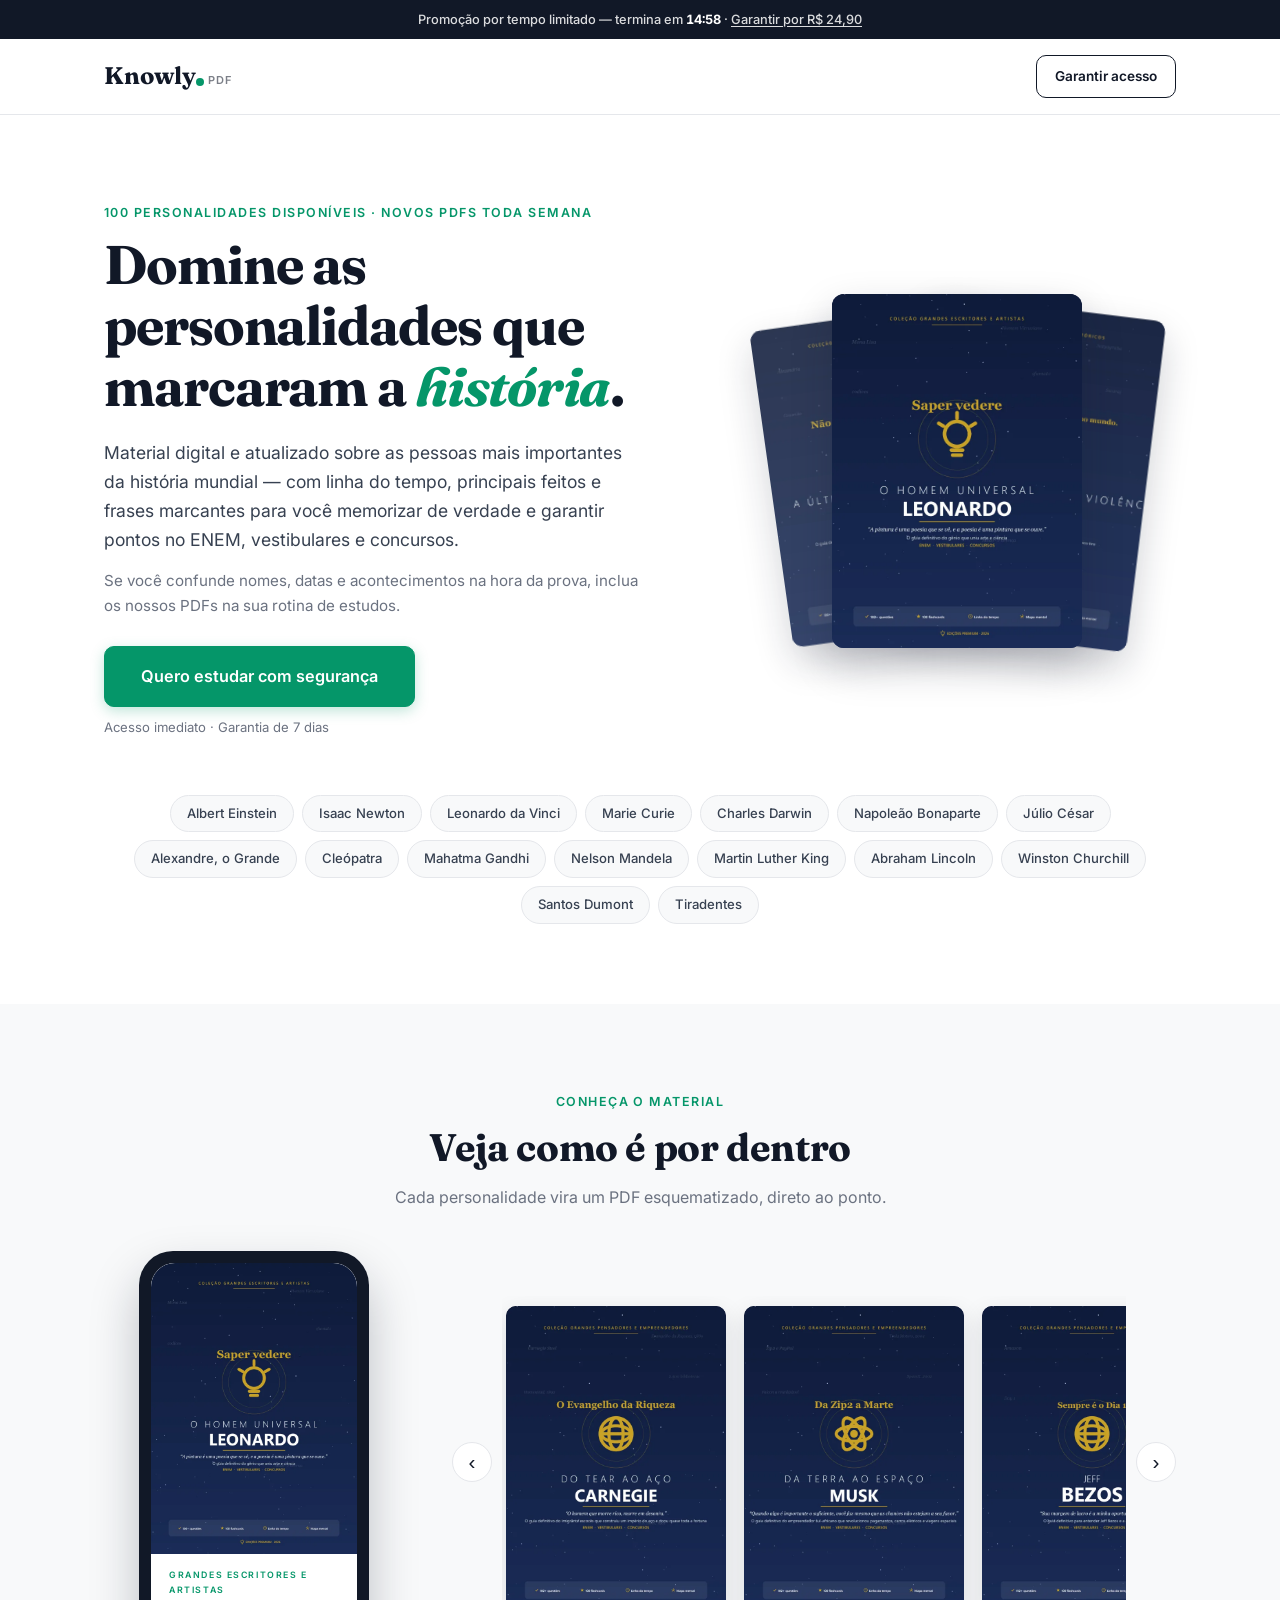
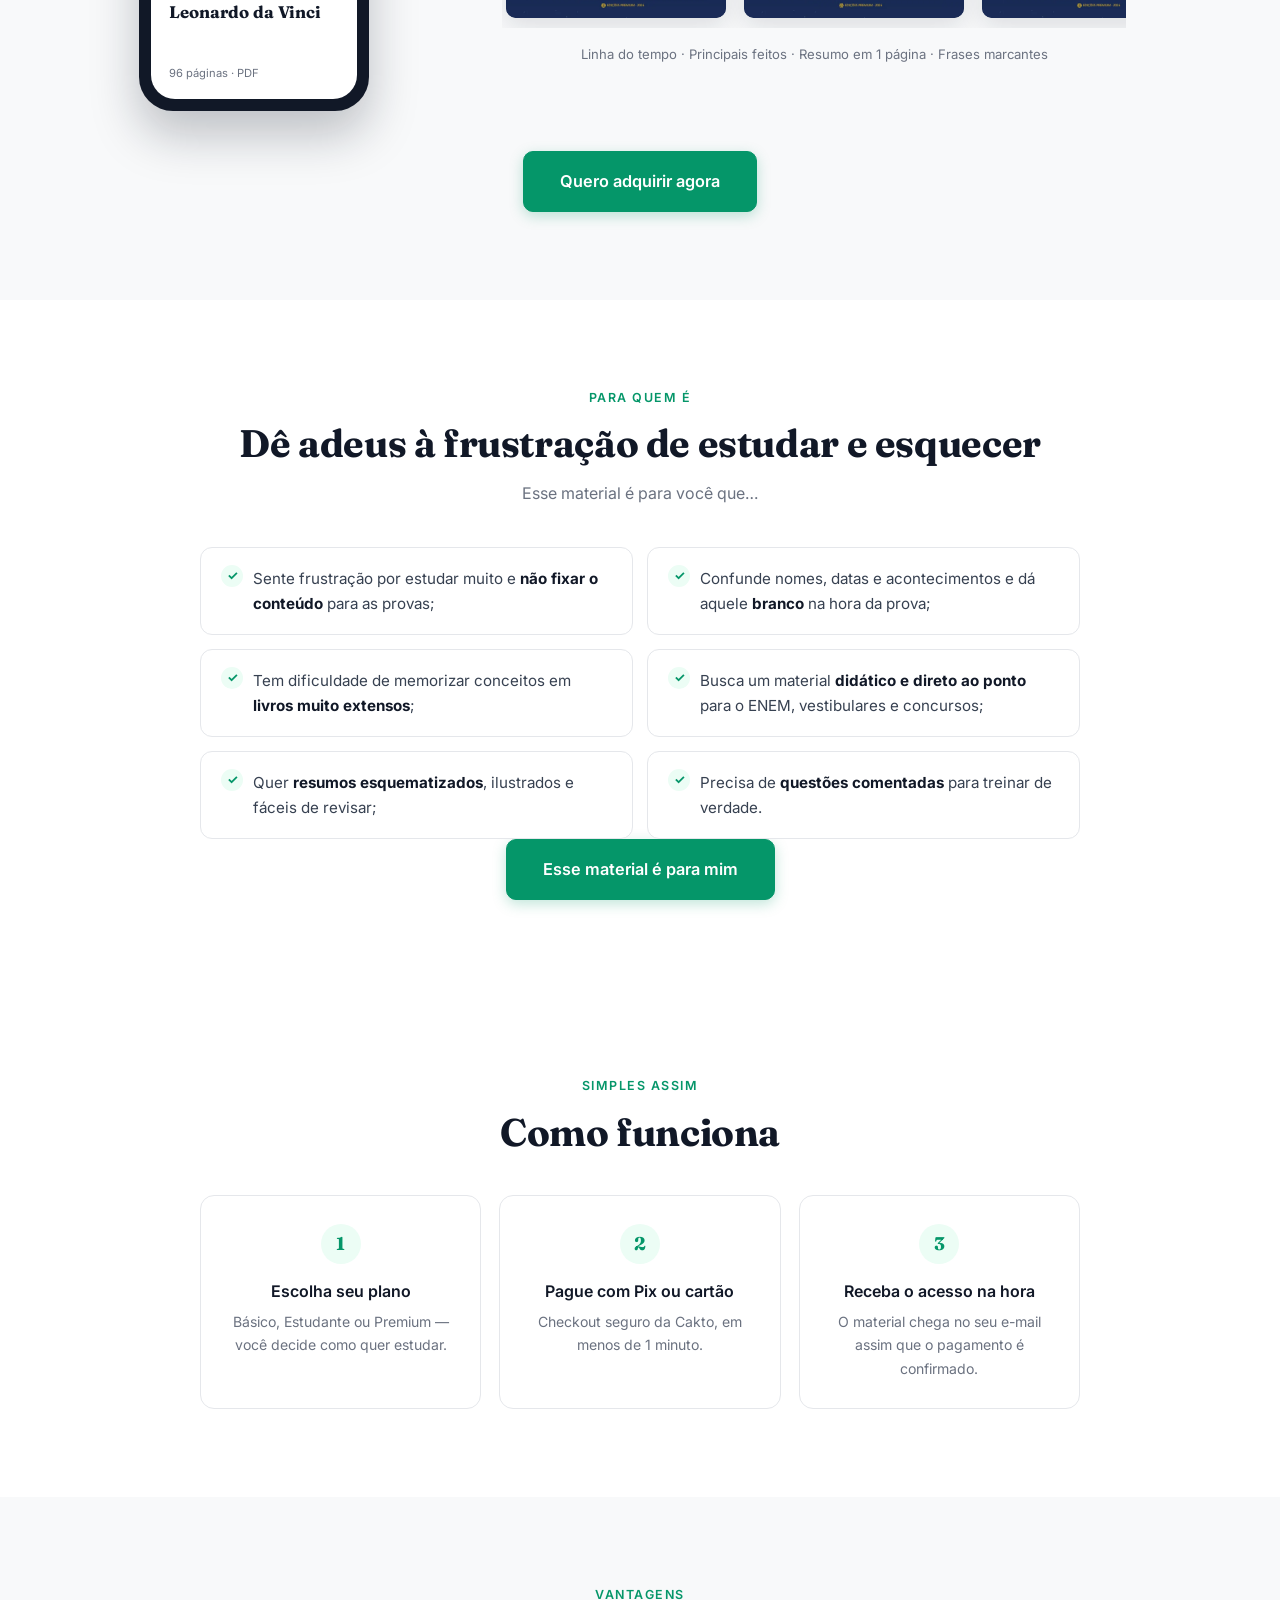
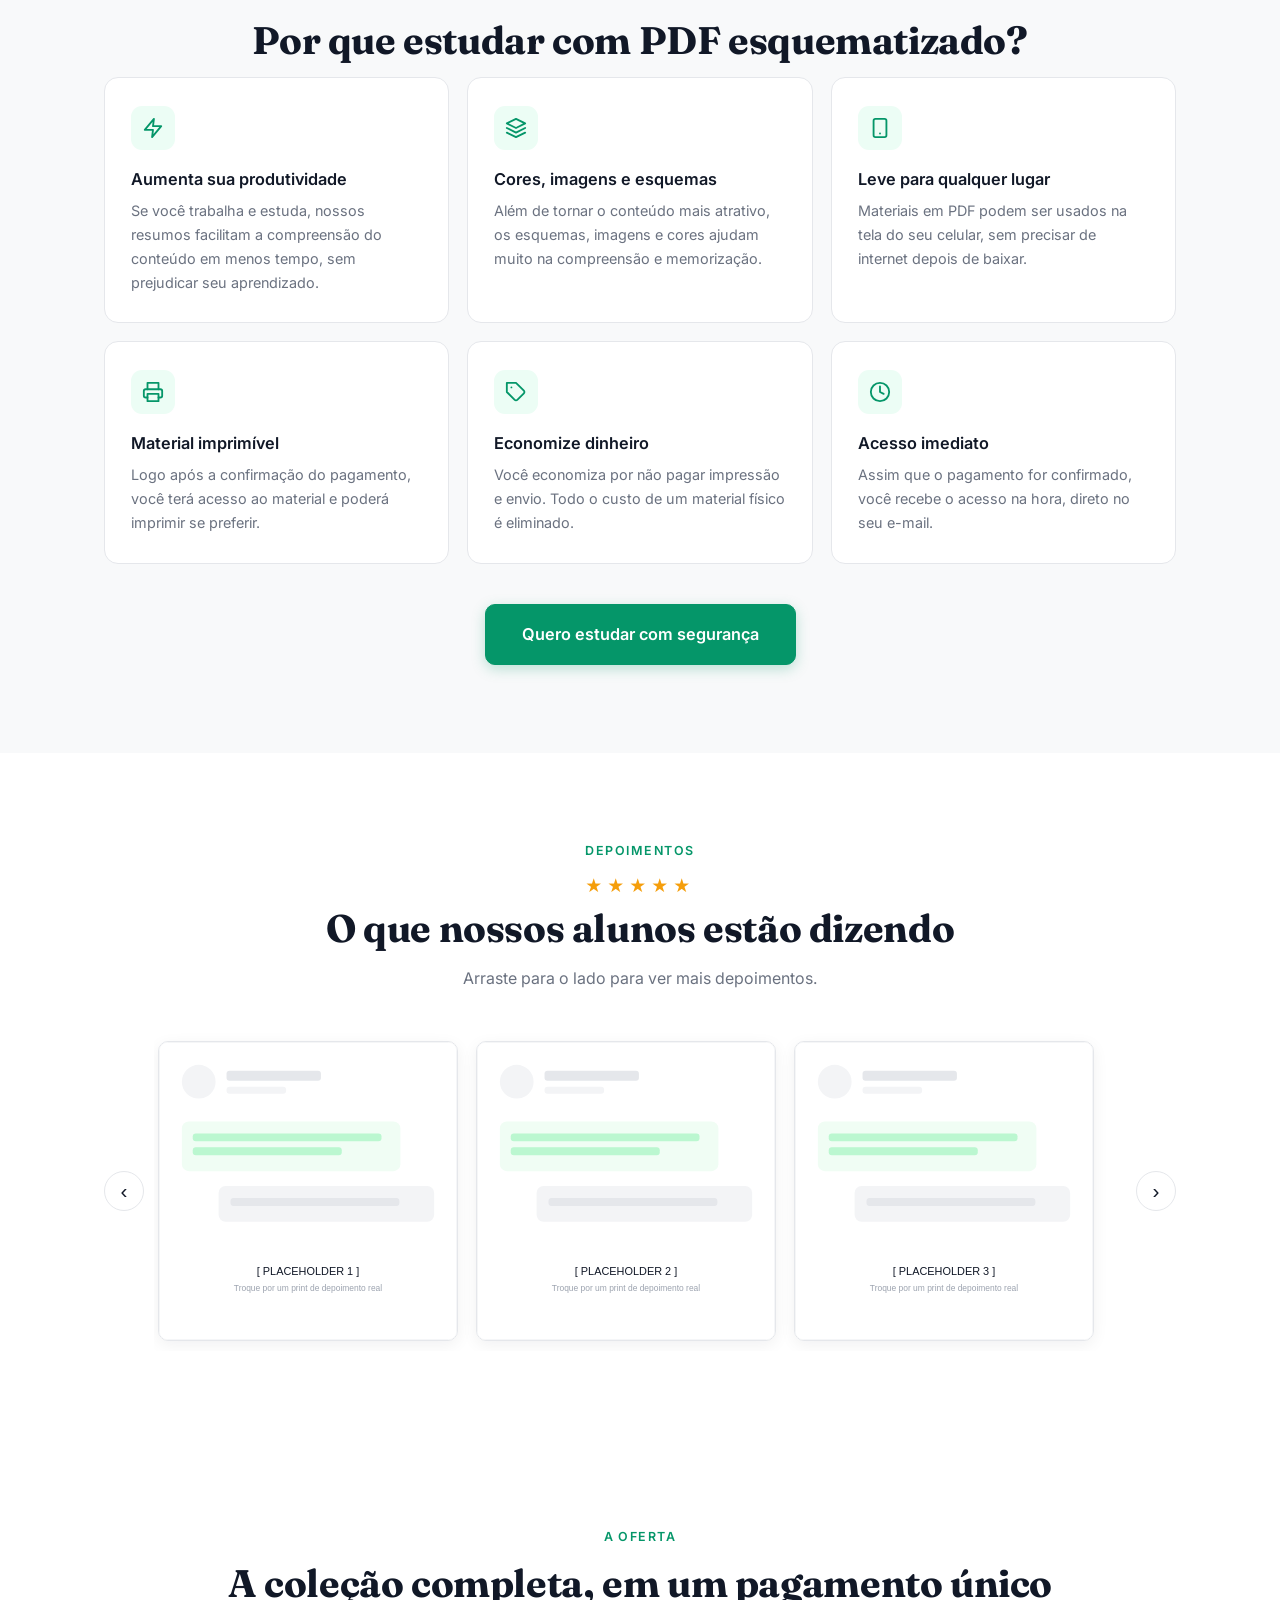
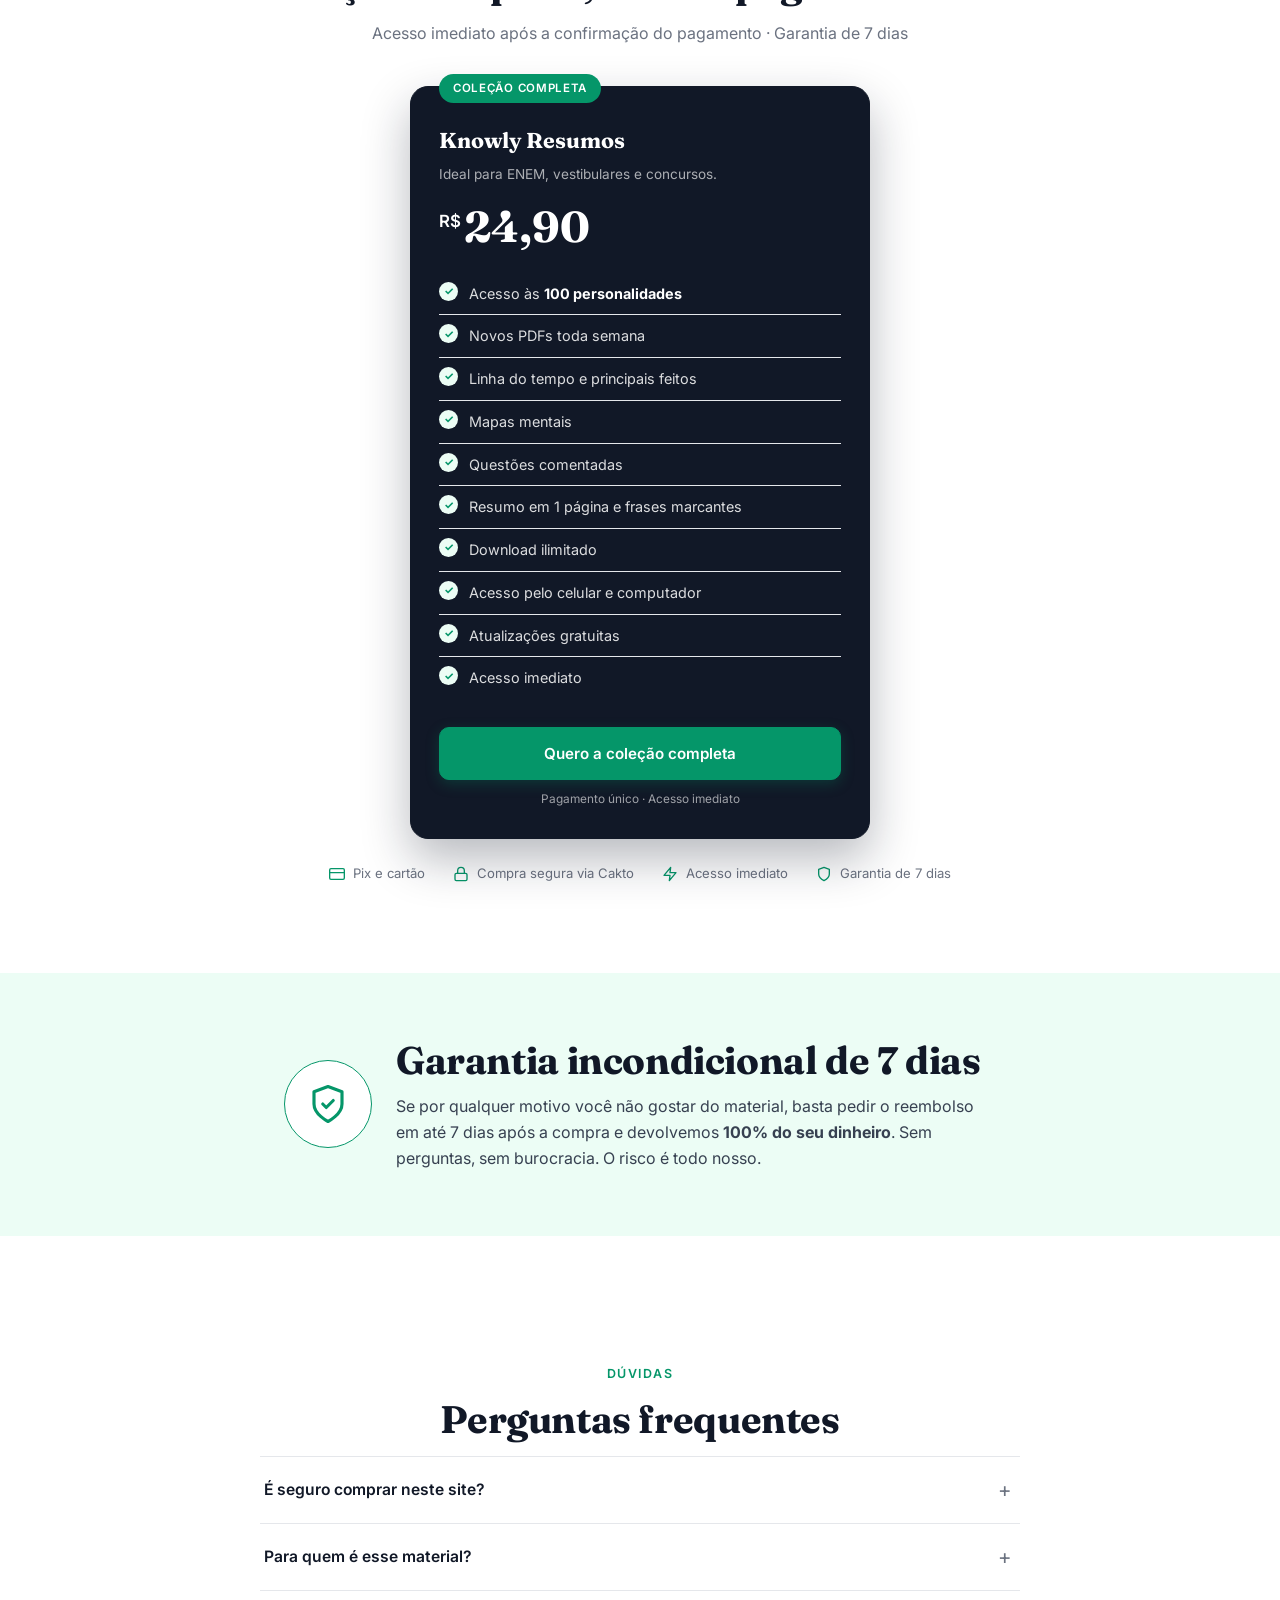
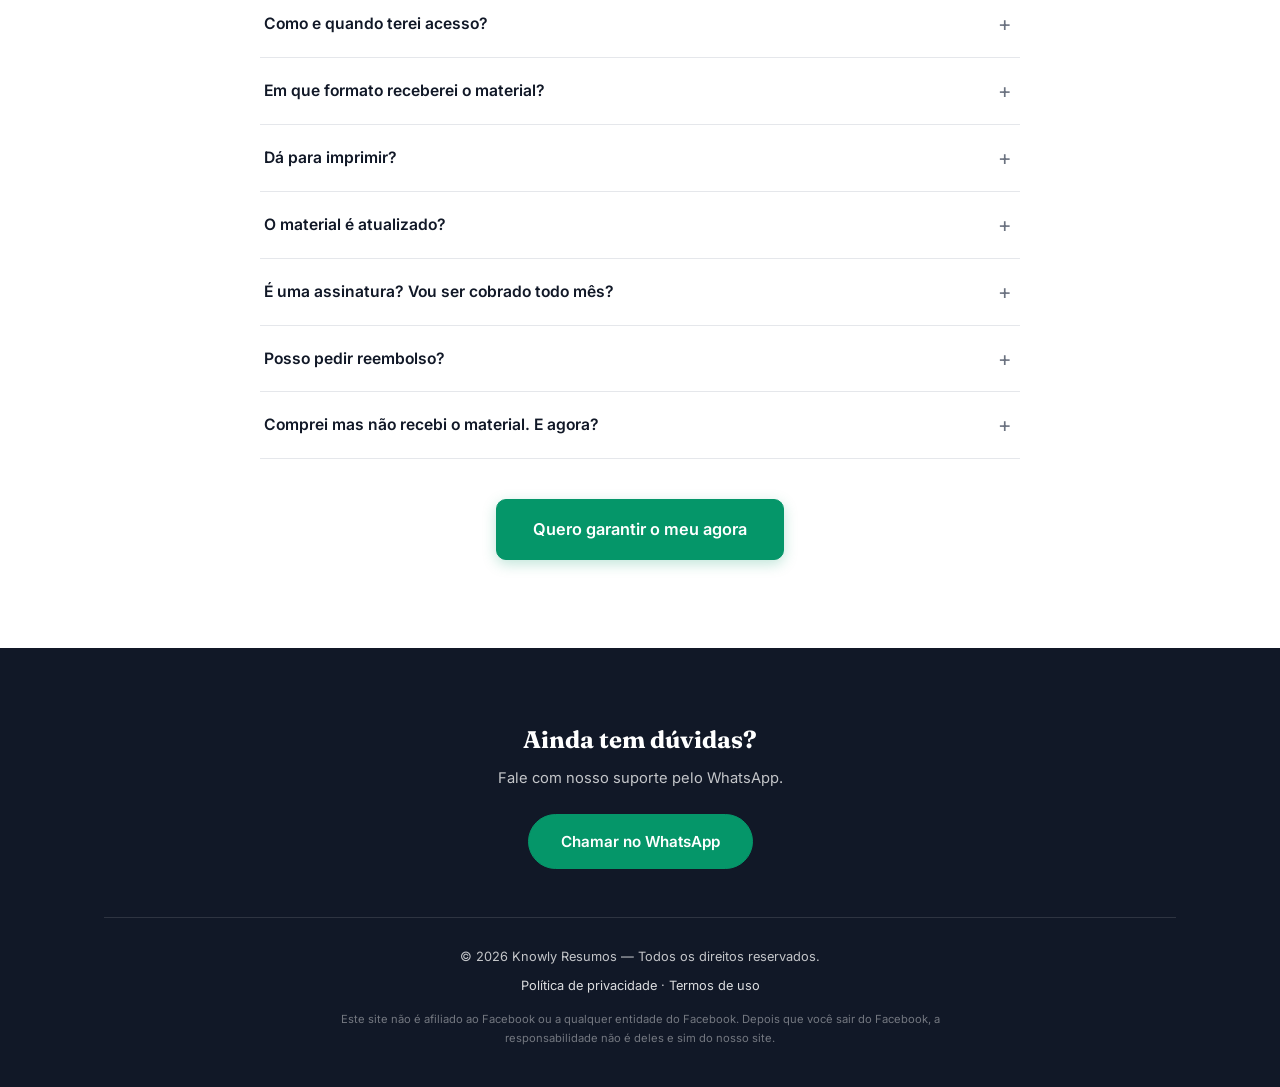
==== commit e7b545cd: "Mostra a capa real do catalogo no mockup de celular O celular da secao "Veja como e por dentro" exib" ====
--- a/index.html
+++ b/index.html
@@ -8,10 +8,10 @@
   <link rel="preconnect" href="https://fonts.googleapis.com">
   <link rel="preconnect" href="https://fonts.gstatic.com" crossorigin>
   <link href="https://fonts.googleapis.com/css2?family=Fraunces:opsz,wght@9..144,600;9..144,700&family=Inter:wght@400;500;600;700&display=swap" rel="stylesheet">
-  <link rel="stylesheet" href="css/style.css?v=3">
+  <link rel="stylesheet" href="css/style.css?v=4">
   <link rel="icon" href="img/favicon.svg" type="image/svg+xml">
   <!-- Checkout centralizado: para trocar o link de pagamento, edite js/config.js -->
-  <script src="js/config.js?v=3"></script>
+  <script src="js/config.js?v=4"></script>
   <!-- ═══ PIXEL DA META ═══
        TROCAR: cole o ID do seu Pixel entre as aspas na linha abaixo (só números, ex.: "1234567890").
        Você encontra o ID em Gerenciador de Eventos > Fontes de dados, no Gerenciador de Anúncios.
@@ -102,17 +102,14 @@
 
       <div class="amostras-grid">
         <div class="telefone" aria-hidden="true">
+          <!-- A capa e os dados vêm do catálogo por js/livros.js -->
           <div class="telefone-tela">
-            <p class="mini-rotulo">KNOWLY RESUMOS</p>
-            <p class="mini-titulo">Albert Einstein</p>
-            <div class="mini-linha-tempo">
-              <div class="mini-evento"><span class="mini-ponto"></span><span class="mini-barra b1"></span></div>
-              <div class="mini-evento"><span class="mini-ponto"></span><span class="mini-barra b2"></span></div>
-              <div class="mini-evento"><span class="mini-ponto"></span><span class="mini-barra b3"></span></div>
-              <div class="mini-evento"><span class="mini-ponto"></span><span class="mini-barra b4"></span></div>
+            <div class="mini-capa" data-mockup-capa></div>
+            <div class="mini-info">
+              <p class="mini-rotulo" data-mockup-categoria></p>
+              <p class="mini-titulo" data-mockup-titulo></p>
+              <p class="mini-paginas" data-mockup-paginas></p>
             </div>
-            <div class="mini-bloco"></div>
-            <div class="mini-bloco curto"></div>
           </div>
         </div>
 
@@ -360,7 +357,7 @@
     <a href="https://pay.cakto.com.br/4sf4c9d_1010445" data-checkout target="_self" class="btn btn-primario">Garantir acesso por R$ 24,90</a>
   </div>
 
-  <script src="js/main.js?v=3"></script>
-<script type="module" src="js/livros.js?v=3"></script>
+  <script src="js/main.js?v=4"></script>
+<script type="module" src="js/livros.js?v=4"></script>
 </body>
 </html>
--- a/css/style.css
+++ b/css/style.css
@@ -191,10 +191,10 @@
   position: relative;
   border-radius: 12px;
   overflow: hidden;
-  background-color: var(--tinta, #111827);
+  background-color: var(--ink);
   background-size: cover;
   background-position: center;
-  aspect-ratio: 640 / 905;
+  aspect-ratio: 640 / 906;
   box-shadow: 0 18px 40px rgba(17, 24, 39, .22);
 }
 
@@ -215,7 +215,7 @@
 .pilha-capas {
   position: relative;
   width: min(58vw, 250px);
-  aspect-ratio: 640 / 905;
+  aspect-ratio: 640 / 906;
   --afastamento: 42px;
   --curva: cubic-bezier(.22, .61, .36, 1);
   opacity: 0;
@@ -327,57 +327,68 @@
   box-shadow: 0 24px 48px rgba(17, 24, 39, .25);
 }
 
+/* A tela é um leitor: capa de ponta a ponta em cima, dados embaixo */
 .telefone-tela {
   background: #ffffff;
   border-radius: 24px;
   height: 100%;
-  padding: 28px 20px;
   overflow: hidden;
+  display: flex;
+  flex-direction: column;
+}
+
+/* A proporção aqui é a mesma da capa (640/906), então a imagem entra
+   inteira, sem corte, e o espaço restante fica para a faixa de dados.
+   O fundo evita um retângulo branco enquanto o catálogo carrega. */
+.mini-capa {
+  flex-shrink: 0;
+  aspect-ratio: 640 / 906;
+  background: var(--fundo-suave);
+  overflow: hidden;
+}
+
+/* Dentro da tela a capa não tem moldura própria */
+.mini-capa .capa-livro {
+  width: 100%;
+  border-radius: 0;
+  box-shadow: none;
+}
+
+.mini-info {
+  flex: 1;
+  min-height: 0;
+  padding: 14px 18px 16px;
+  display: flex;
+  flex-direction: column;
+  gap: 5px;
 }
 
 .mini-rotulo {
   font-size: .55rem;
   font-weight: 600;
   letter-spacing: .18em;
+  text-transform: uppercase;
   color: var(--verde);
-  margin-bottom: 6px;
-}
-
+}
+
+/* Nomes longos (ex.: "Carlos Drummond de Andrade") param em 2 linhas */
 .mini-titulo {
   font-family: var(--serif);
-  font-size: 1.25rem;
+  font-size: 1.05rem;
   font-weight: 700;
+  line-height: 1.2;
   color: var(--ink);
-  margin-bottom: 20px;
-}
-
-.mini-linha-tempo { display: flex; flex-direction: column; gap: 14px; margin-bottom: 24px; }
-
-.mini-evento { display: flex; align-items: center; gap: 10px; }
-
-.mini-ponto {
-  width: 9px;
-  height: 9px;
-  border-radius: 50%;
-  background: var(--verde);
-  flex-shrink: 0;
-}
-
-.mini-barra { height: 9px; border-radius: 5px; background: var(--borda); }
-.mini-barra.b1 { width: 75%; }
-.mini-barra.b2 { width: 55%; }
-.mini-barra.b3 { width: 85%; }
-.mini-barra.b4 { width: 45%; }
-
-.mini-bloco {
-  height: 52px;
-  border-radius: 10px;
-  background: var(--verde-suave);
-  border: 1px solid #d1fae5;
-  margin-bottom: 12px;
-}
-
-.mini-bloco.curto { height: 36px; background: var(--fundo-suave); border-color: var(--borda); }
+  display: -webkit-box;
+  -webkit-line-clamp: 2;
+  -webkit-box-orient: vertical;
+  overflow: hidden;
+}
+
+.mini-paginas {
+  font-size: .7rem;
+  color: var(--cinza);
+  margin-top: auto;
+}
 
 .amostras-legenda {
   text-align: center;
